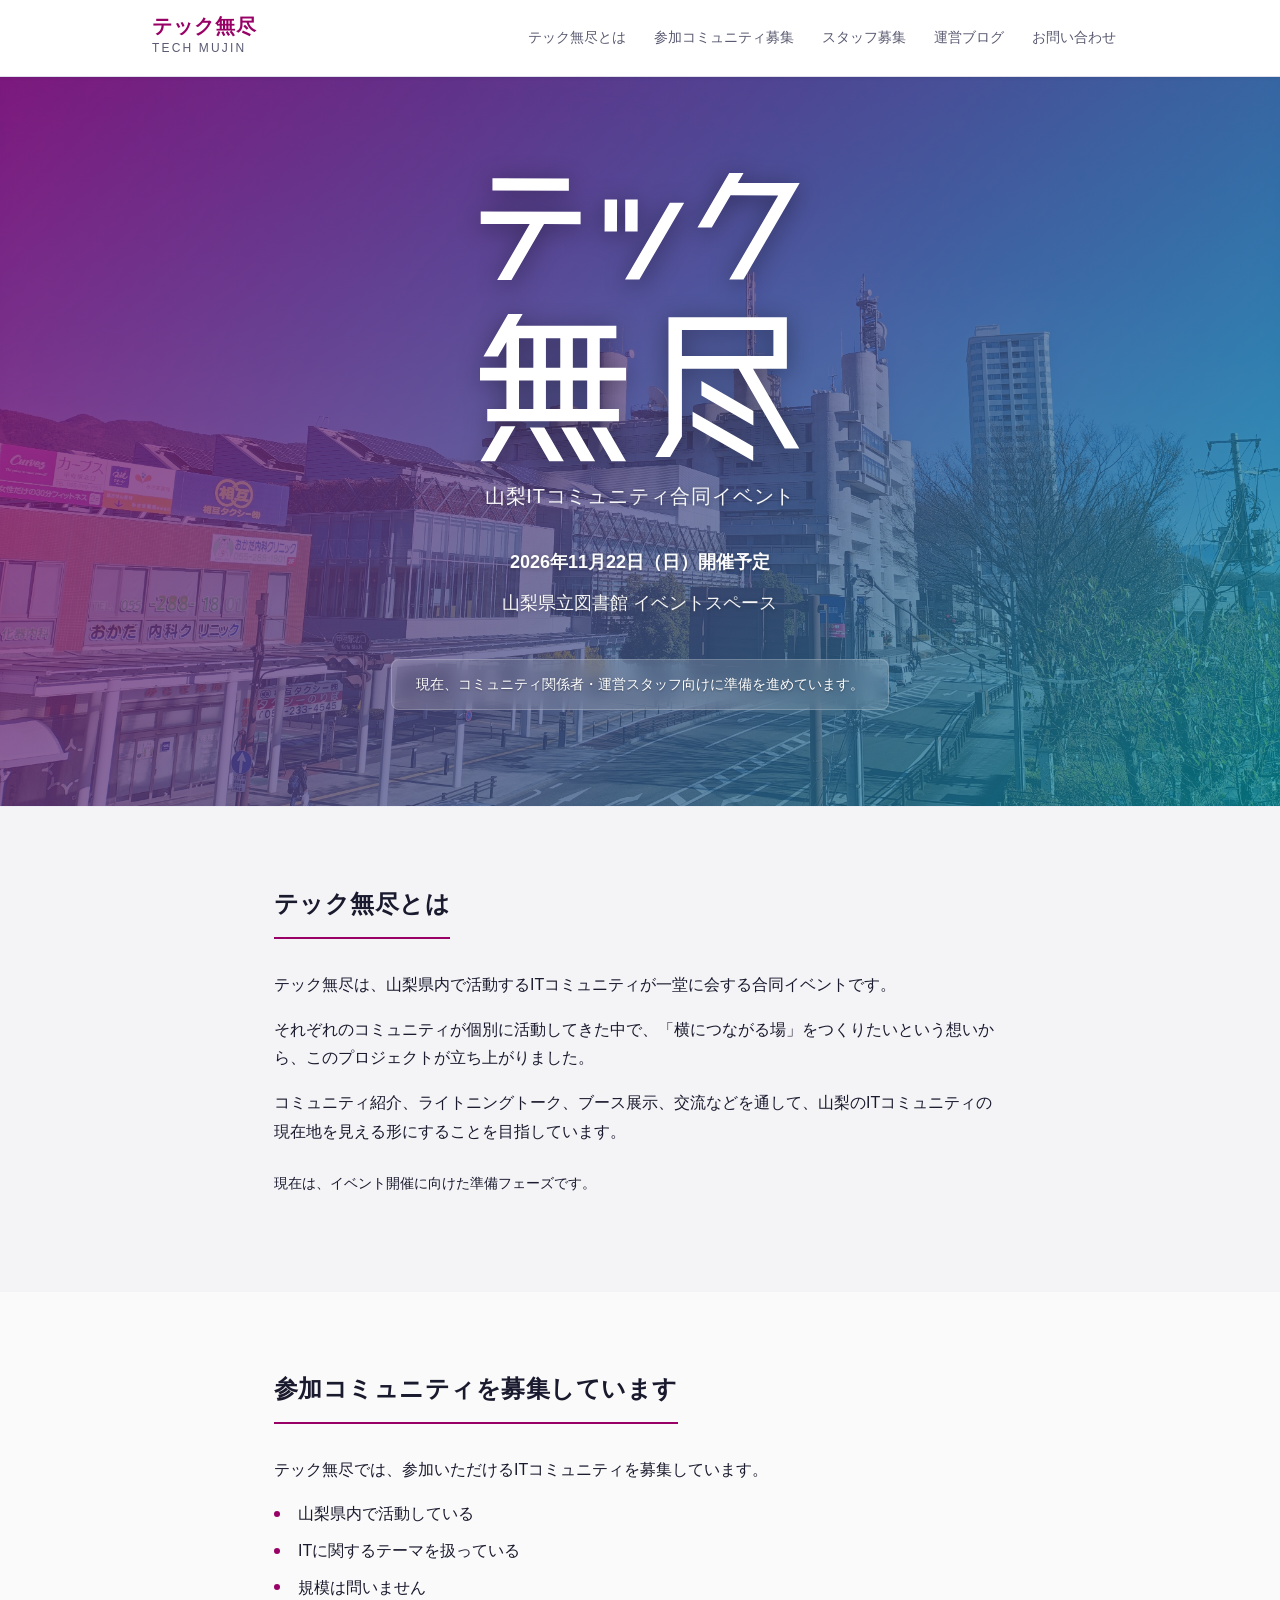
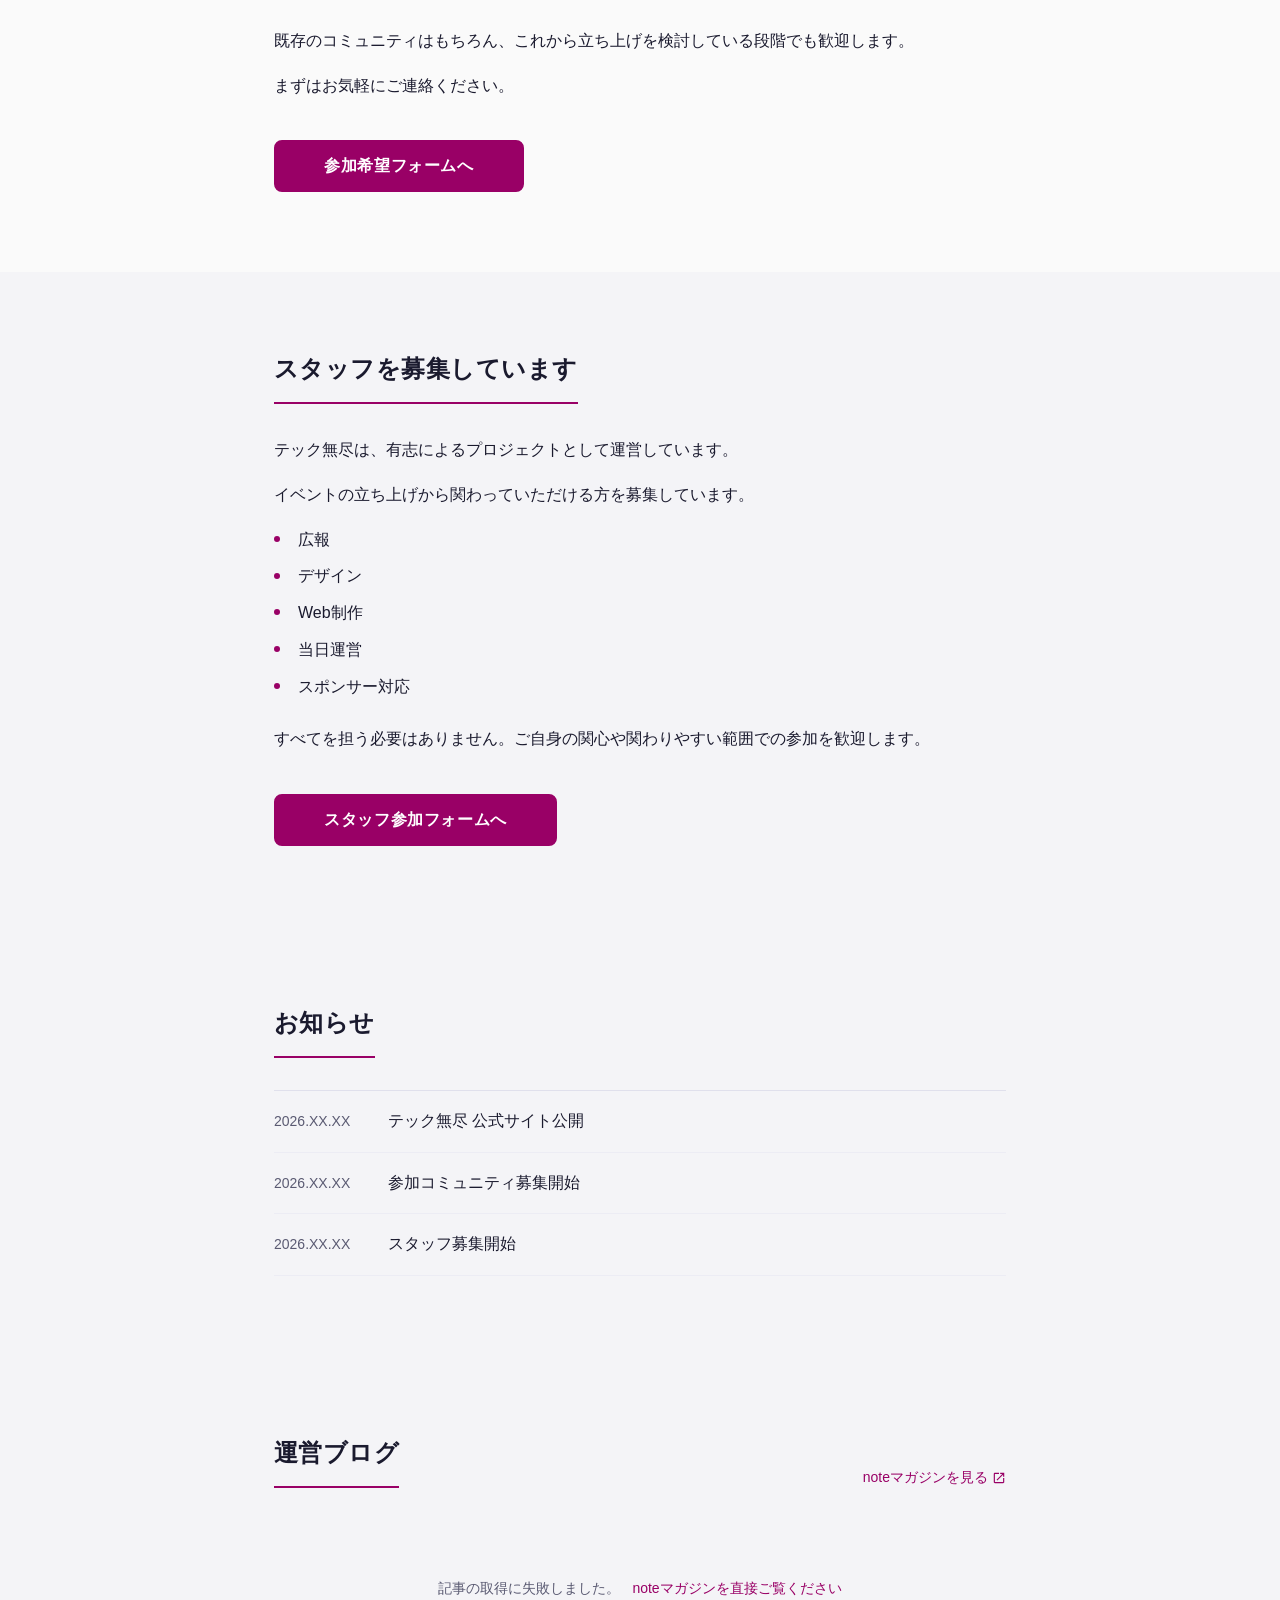
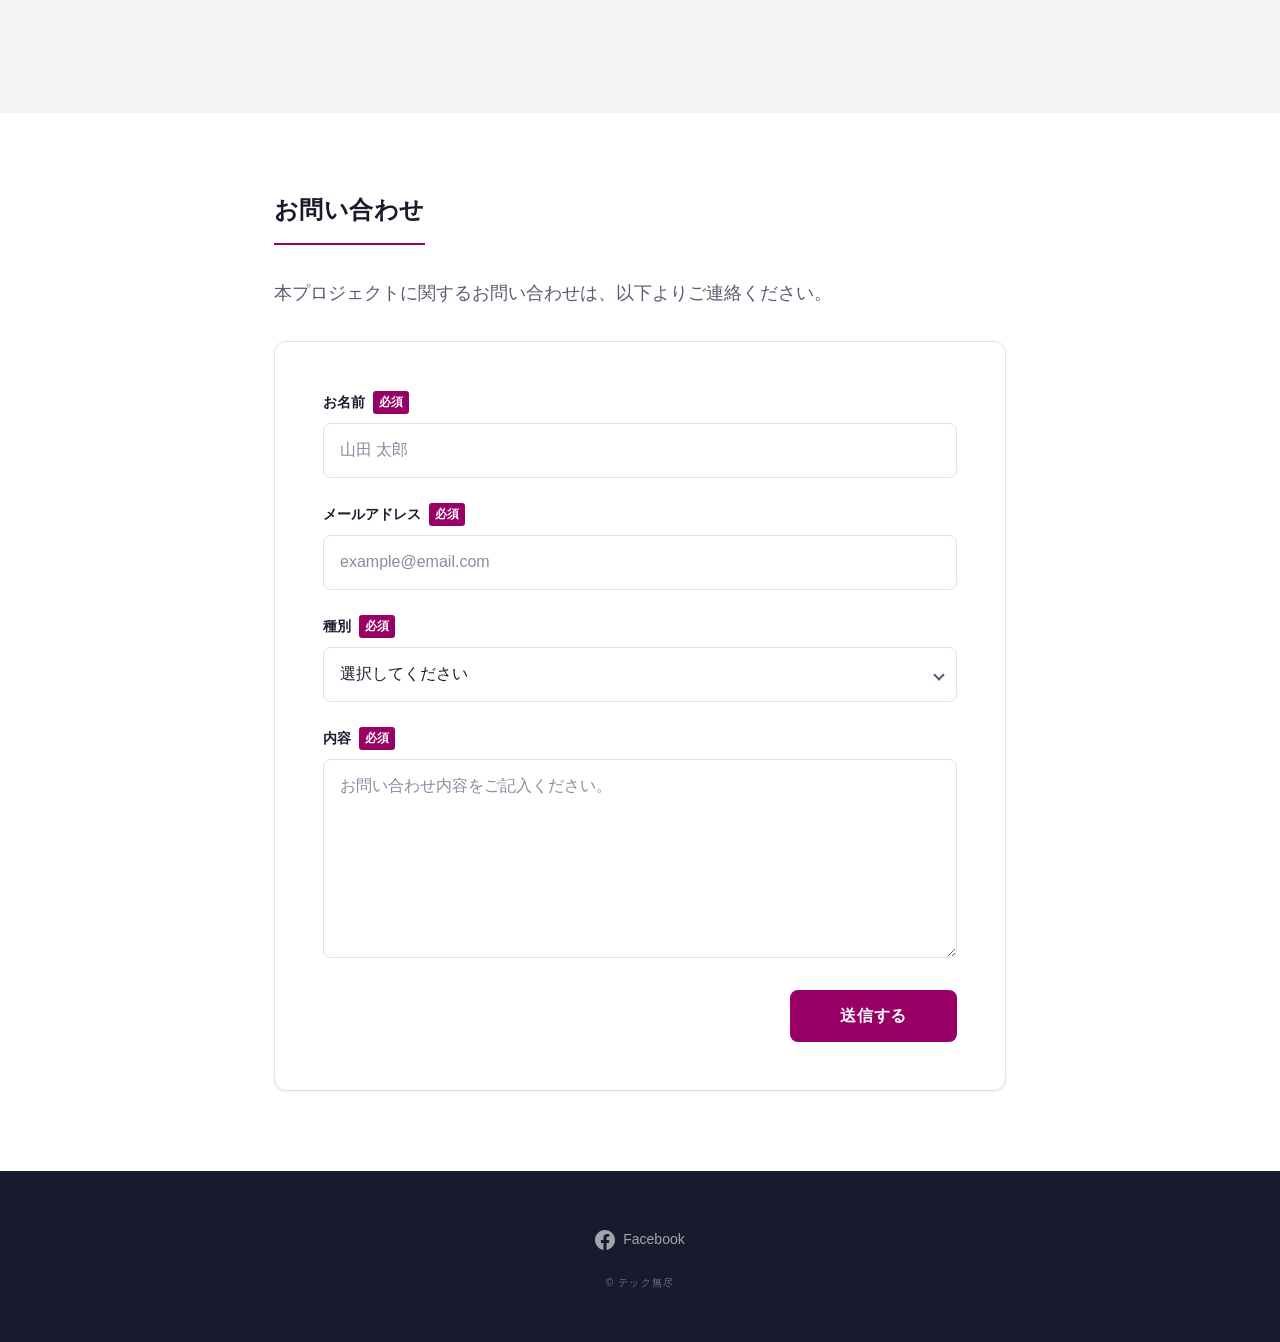
==== index.html @ 48919108 "Refines page metadata and branding" ====
<!DOCTYPE html>
<html lang="ja">
<head>
  <meta charset="UTF-8">
  <meta name="viewport" content="width=device-width, initial-scale=1.0">

  <!-- ページタイトル -->
  <title>テック無尽 | 山梨ITコミュニティ合同イベント</title>

  <!-- メタディスクリプション -->
  <meta name="description" content="テック無尽は山梨県内ITコミュニティによる合同イベントです。2026年11月22日（日）、山梨県立図書館で開催予定。">

  <!-- OGP 基本設定 -->
  <!-- TODO: og:image は公開フェーズ前に差し替えること -->
  <meta property="og:title" content="テック無尽 | 山梨ITコミュニティ合同イベント">
  <meta property="og:description" content="テック無尽は山梨県内ITコミュニティによる合同イベントです。2026年11月22日（日）、山梨県立図書館で開催予定。">
  <meta property="og:type" content="website">
  <meta property="og:site_name" content="テック無尽 | 山梨ITコミュニティ合同イベント">
  <!-- <meta property="og:image" content="https://techmujin.jp/ogp.png"> -->
  <!-- <meta property="og:url" content="https://techmujin.jp/"> -->

  <!-- canonical -->
  <link rel="canonical" href="https://techmujin.jp/">

  <!-- favicon -->
  <link rel="icon" href="/favicon.ico">
  <link rel="apple-touch-icon" href="/apple-touch-icon.png">

  <!-- スタイルシート -->
  <link rel="stylesheet" href="style.css">

  <!-- TODO: Google Analytics / Plausible などのトラッキングコードはここに挿入する -->
  <!-- 例: <script async src="https://www.googletagmanager.com/gtag/js?id=GA_MEASUREMENT_ID"></script> -->
</head>
<body>

  <!-- =============================================
       ヘッダー
       準備フェーズはシンプルなサイト名＋ナビのみ
       公開フェーズでロゴ画像・ビジュアル強化を検討
  ============================================= -->
  <header class="site-header" role="banner">
    <div class="header-inner container">
      <div class="site-branding">
        <a href="#top" class="site-logo-link" aria-label="テック無尽 トップへ">
          <div class="site-name">
            <span class="site-name-ja" aria-hidden="false">テック無尽</span>
            <span class="site-name-en" aria-hidden="true">TECH MUJIN</span>
          </div>
        </a>
      </div>

      <!-- ハンバーガーメニューボタン（スマホ用） -->
      <button class="nav-toggle" id="navToggle" aria-expanded="false" aria-controls="globalNav" aria-label="メニューを開く">
        <span class="nav-toggle-bar"></span>
        <span class="nav-toggle-bar"></span>
        <span class="nav-toggle-bar"></span>
      </button>

      <!-- グローバルナビゲーション -->
      <nav class="global-nav" id="globalNav" aria-label="ページ内ナビゲーション">
        <ul class="nav-list" role="list">
          <li><a href="#about" class="nav-link">テック無尽とは</a></li>
          <li><a href="#community" class="nav-link">参加コミュニティ募集</a></li>
          <li><a href="#staff" class="nav-link">スタッフ募集</a></li>
          <li><a href="#blog" class="nav-link">運営ブログ</a></li>
          <li><a href="#contact" class="nav-link">お問い合わせ</a></li>
        </ul>
      </nav>
    </div>
  </header>

  <main id="top">

    <!-- =============================================
         導入セクション
         2026年7月以降の公開フェーズでは
         キービジュアル・キャッチコピーを追加する想定
    ============================================= -->
    <section class="section-intro" aria-labelledby="intro-heading">
      <div class="container intro-inner">
        <h1 class="intro-title" id="intro-heading">
          <img src="images/logo.svg" alt="テック無尽" class="intro-logo">
        </h1>
        <p class="intro-subtitle">山梨ITコミュニティ合同イベント</p>
        <dl class="event-meta">
          <div class="event-meta-item">
            <dt class="visually-hidden">開催予定日</dt>
            <dd class="event-meta-date">2026年11月22日（日）開催予定</dd>
          </div>
          <div class="event-meta-item">
            <dt class="visually-hidden">開催予定場所</dt>
            <dd class="event-meta-venue">山梨県立図書館 イベントスペース</dd>
          </div>
        </dl>
        <p class="intro-note" role="note">
          現在、コミュニティ関係者・運営スタッフ向けに準備を進めています。
        </p>
      </div>
    </section>

    <!-- =============================================
         テック無尽とは
         公開フェーズで登壇者情報・タイムテーブルを追加予定
    ============================================= -->
    <section class="section-about" id="about" aria-labelledby="about-heading">
      <div class="container">
        <h2 class="section-heading" id="about-heading">テック無尽とは</h2>
        <div class="section-body prose">
          <p>テック無尽は、山梨県内で活動するITコミュニティが一堂に会する合同イベントです。</p>
          <p>
            それぞれのコミュニティが個別に活動してきた中で、「横につながる場」をつくりたいという想いから、このプロジェクトが立ち上がりました。
          </p>
          <p>
            コミュニティ紹介、ライトニングトーク、ブース展示、交流などを通して、山梨のITコミュニティの現在地を見える形にすることを目指しています。
          </p>
          <p class="note-text">現在は、イベント開催に向けた準備フェーズです。</p>
        </div>

        <!-- TODO: 公開フェーズで以下のセクションを追加する
             - タイムテーブルセクション
             - 参加方法セクション
             - 参加コミュニティ詳細ページへのリンク
        -->
      </div>
    </section>

    <!-- =============================================
         参加コミュニティ募集
         本番フォームへの接続は公開フェーズで対応予定
    ============================================= -->
    <section class="section-recruit section-community" id="community" aria-labelledby="community-heading">
      <div class="container">
        <h2 class="section-heading" id="community-heading">参加コミュニティを募集しています</h2>
        <div class="section-body prose">
          <p>テック無尽では、参加いただけるITコミュニティを募集しています。</p>
          <ul class="criteria-list" role="list">
            <li>山梨県内で活動している</li>
            <li>ITに関するテーマを扱っている</li>
            <li>規模は問いません</li>
          </ul>
          <p>既存のコミュニティはもちろん、これから立ち上げを検討している段階でも歓迎します。</p>
          <p>まずはお気軽にご連絡ください。</p>
        </div>
        <!-- TODO: #community-form を実際のフォームサービス URL に差し替える -->
        <a href="#contact" class="btn btn-primary">参加希望フォームへ</a>
      </div>
    </section>

    <!-- =============================================
         スタッフ募集
         本番フォームへの接続は公開フェーズで対応予定
    ============================================= -->
    <section class="section-recruit section-staff" id="staff" aria-labelledby="staff-heading">
      <div class="container">
        <h2 class="section-heading" id="staff-heading">スタッフを募集しています</h2>
        <div class="section-body prose">
          <p>テック無尽は、有志によるプロジェクトとして運営しています。</p>
          <p>イベントの立ち上げから関わっていただける方を募集しています。</p>
          <ul class="criteria-list" role="list">
            <li>広報</li>
            <li>デザイン</li>
            <li>Web制作</li>
            <li>当日運営</li>
            <li>スポンサー対応</li>
          </ul>
          <p>すべてを担う必要はありません。ご自身の関心や関わりやすい範囲での参加を歓迎します。</p>
        </div>
        <!-- TODO: #staff-form を実際のフォームサービス URL に差し替える -->
        <a href="#contact" class="btn btn-primary">スタッフ参加フォームへ</a>
      </div>
    </section>

    <!-- =============================================
         お知らせ
         TODO: 公開フェーズでお知らせをCMSまたはJSON管理へ移行する
               例: fetch('/data/news.json') で動的描画
    ============================================= -->
    <section class="section-news" id="news" aria-labelledby="news-heading">
      <div class="container">
        <h2 class="section-heading" id="news-heading">お知らせ</h2>
        <ul class="news-list" role="list">
          <li class="news-item">
            <time class="news-date" datetime="2026-01-01">2026.XX.XX</time>
            <span class="news-text">テック無尽 公式サイト公開</span>
          </li>
          <li class="news-item">
            <time class="news-date" datetime="2026-01-01">2026.XX.XX</time>
            <span class="news-text">参加コミュニティ募集開始</span>
          </li>
          <li class="news-item">
            <time class="news-date" datetime="2026-01-01">2026.XX.XX</time>
            <span class="news-text">スタッフ募集開始</span>
          </li>
        </ul>
      </div>
    </section>

    <!-- =============================================
         運営ブログ
         noteマガジンのRSSフィードから記事を取得して表示
    ============================================= -->
    <section class="section-blog" id="blog" aria-labelledby="blog-heading">
      <div class="container">
        <div class="section-header-with-link">
          <h2 class="section-heading" id="blog-heading">運営ブログ</h2>
          <a href="https://note.com/techmujin/m/m61bd7c72cd8c" class="blog-link" target="_blank" rel="noopener noreferrer">
            noteマガジンを見る
            <svg width="16" height="16" viewBox="0 0 24 24" fill="currentColor" aria-hidden="true">
              <path d="M19 19H5V5h7V3H5c-1.11 0-2 .9-2 2v14c0 1.1.89 2 2 2h14c1.11 0 2-.9 2-2v-7h-2v7zM14 3v2h3.59l-9.83 9.83 1.41 1.41L19 6.41V10h2V3h-7z"/>
            </svg>
          </a>
        </div>
        <div class="blog-content">
          <div id="blogLoading" class="blog-loading">
            <div class="loading-spinner"></div>
            記事を読み込み中...
          </div>
          <div id="blogError" class="blog-error" hidden>
            記事の取得に失敗しました。
            <a href="https://note.com/techmujin/m/m61bd7c72cd8c" target="_blank" rel="noopener noreferrer">
              noteマガジンを直接ご覧ください
            </a>
          </div>
          <ul id="blogList" class="blog-list" role="list" hidden>
            <!-- RSSから取得した記事がここに動的に挿入されます -->
          </ul>
        </div>
      </div>
    </section>

    <!-- =============================================
         お問い合わせフォーム
         現在はデモ（送信機能なし）
         TODO: 公開フェーズで実際のフォームサービスに接続する
               例: Google Forms, Formspree, formrun など
               送信処理は script.js の submitHandler を書き換える
    ============================================= -->
    <section class="section-contact" id="contact" aria-labelledby="contact-heading">
      <div class="container">
        <h2 class="section-heading" id="contact-heading">お問い合わせ</h2>
        <p class="section-lead">本プロジェクトに関するお問い合わせは、以下よりご連絡ください。</p>

        <form class="contact-form" id="contactForm" novalidate aria-label="お問い合わせフォーム">

          <!-- お名前 -->
          <div class="form-group">
            <label class="form-label" for="inputName">
              お名前 <span class="form-required" aria-label="必須">必須</span>
            </label>
            <input
              class="form-input"
              type="text"
              id="inputName"
              name="name"
              autocomplete="name"
              placeholder="山田 太郎"
              required
              aria-required="true"
            >
          </div>

          <!-- メールアドレス -->
          <div class="form-group">
            <label class="form-label" for="inputEmail">
              メールアドレス <span class="form-required" aria-label="必須">必須</span>
            </label>
            <input
              class="form-input"
              type="email"
              id="inputEmail"
              name="email"
              autocomplete="email"
              placeholder="example@email.com"
              required
              aria-required="true"
            >
          </div>

          <!-- 種別 -->
          <div class="form-group">
            <label class="form-label" for="inputCategory">
              種別 <span class="form-required" aria-label="必須">必須</span>
            </label>
            <div class="select-wrapper">
              <select
                class="form-select"
                id="inputCategory"
                name="category"
                required
                aria-required="true"
              >
                <option value="" disabled selected>選択してください</option>
                <option value="community">参加コミュニティについて</option>
                <option value="staff">スタッフ参加について</option>
                <option value="other">その他のお問い合わせ</option>
              </select>
            </div>
          </div>

          <!-- 内容 -->
          <div class="form-group">
            <label class="form-label" for="inputMessage">
              内容 <span class="form-required" aria-label="必須">必須</span>
            </label>
            <textarea
              class="form-textarea"
              id="inputMessage"
              name="message"
              rows="6"
              placeholder="お問い合わせ内容をご記入ください。"
              required
              aria-required="true"
            ></textarea>
          </div>

          <!-- 送信ボタン -->
          <div class="form-actions">
            <button class="btn btn-submit" type="submit">送信する</button>
          </div>

          <!-- 送信後メッセージ（script.js で表示制御） -->
          <div
            class="form-result"
            id="formResult"
            role="status"
            aria-live="polite"
            aria-atomic="true"
            hidden
          ></div>

        </form>
      </div>
    </section>

  </main>

  <!-- =============================================
       フッター
       公開フェーズでSNSリンク・プライバシーポリシーを追加予定
  ============================================= -->
  <footer class="site-footer" role="contentinfo">
    <div class="container footer-inner">
      <div class="footer-social">
        <a href="https://www.facebook.com/techmujin" class="social-link" target="_blank" rel="noopener noreferrer" aria-label="Facebook ページを開く">
          <svg width="24" height="24" viewBox="0 0 24 24" fill="currentColor" role="img" aria-hidden="true">
            <path d="M24 12.073c0-6.627-5.373-12-12-12s-12 5.373-12 12c0 5.99 4.388 10.954 10.125 11.854v-8.385H7.078v-3.47h3.047V9.43c0-3.007 1.792-4.669 4.533-4.669 1.312 0 2.686.235 2.686.235v2.953H15.83c-1.491 0-1.956.925-1.956 1.874v2.25h3.328l-.532 3.47h-2.796v8.385C19.612 23.027 24 18.062 24 12.073z"/>
          </svg>
          <span>Facebook</span>
        </a>
      </div>
      <p class="footer-copy">
        <small>&copy; テック無尽</small>
      </p>
    </div>
  </footer>

  <script src="script.js"></script>
</body>
</html>
---- style.css ----
/* =============================================
   TECH MUJIN — style.css
   準備フェーズ用スタイルシート
   公開フェーズで全体的なビジュアル強化を検討

   目次:
   1. CSS 変数
   2. リセット / ベーススタイル
   3. レイアウト共通
   4. タイポグラフィ
   5. ヘッダー
   6. 導入セクション
   7. テック無尽とはセクション
   8. 募集セクション（コミュニティ・スタッフ）
   9. お知らせセクション
   10. お問い合わせセクション
   11. フッター
   12. ユーティリティ
   13. レスポンシブ
============================================= */


/* =============================================
   1. CSS 変数
============================================= */
:root {
  /* カラー */
  --color-primary:        #990066;   /* メインアクセント（マゼンタ寄りの深紅） */
  --color-primary-dark:   #770050;   /* ホバー時などの暗色 */
  --color-primary-light:  #f9f0f5;   /* 薄い背景用 */
  --color-accent:         #0097a7;   /* 補助アクセント（ティール） */
  --color-text:           #1a1a2e;   /* 本文テキスト */
  --color-text-muted:     #5a5a72;   /* 補足テキスト */
  --color-text-light:     #8a8aa0;   /* 注記・キャプション */
  --color-bg:             #fafafa;   /* ベース背景 */
  --color-bg-section:     #f4f4f7;   /* 交互セクション背景 */
  --color-bg-white:       #ffffff;
  --color-border:         #e0e0ec;   /* ボーダー */
  --color-border-light:   #ececf4;
  --color-focus:          #990066;   /* フォーカスリング */

  /* タイポグラフィ */
  --font-body: "Hiragino Kaku Gothic ProN", "Hiragino Sans", "Noto Sans JP",
               "Yu Gothic", "游ゴシック", Meiryo, sans-serif;
  --font-heading: -apple-system, BlinkMacSystemFont, "Segoe UI", "Roboto",
                  "Hiragino Kaku Gothic ProN", "Hiragino Sans", "Noto Sans JP",
                  "Yu Gothic", "遊ゴシック", "Meiryo", sans-serif;

  --font-size-base:   1rem;      /* 16px */
  --font-size-sm:     0.875rem;  /* 14px */
  --font-size-xs:     0.75rem;   /* 12px */
  --font-size-lg:     1.125rem;  /* 18px */
  --font-size-xl:     1.25rem;   /* 20px */
  --font-size-2xl:    1.5rem;    /* 24px */
  --font-size-3xl:    2rem;      /* 32px */
  --font-size-4xl:    2.5rem;    /* 40px */

  --line-height-base:    1.8;
  --line-height-heading: 1.4;
  --line-height-tight:   1.2;

  /* スペーシング */
  --space-1:   4px;
  --space-2:   8px;
  --space-3:  12px;
  --space-4:  16px;
  --space-5:  24px;
  --space-6:  32px;
  --space-7:  48px;
  --space-8:  64px;
  --space-9:  80px;
  --space-10: 96px;

  /* レイアウト */
  --container-max:   780px;  /* 読みやすい横幅 */
  --container-wide:  1040px;
  --container-pad-x: var(--space-5);

  /* ボーダー・シャドウ */
  --radius-sm:  4px;
  --radius-md:  8px;
  --radius-lg:  12px;
  --shadow-sm:  0 1px 3px rgba(0, 0, 0, 0.08);
  --shadow-md:  0 4px 16px rgba(0, 0, 0, 0.08);
  --shadow-focus: 0 0 0 3px rgba(153, 0, 102, 0.25);

  /* トランジション */
  --transition-base: 0.2s ease;
}


/* =============================================
   2. リセット / ベーススタイル
============================================= */
*, *::before, *::after {
  box-sizing: border-box;
}

html {
  scroll-behavior: smooth;
  font-size: 16px;
  -webkit-text-size-adjust: 100%;
}

body {
  margin: 0;
  padding: 0;
  font-family: var(--font-body);
  font-size: var(--font-size-base);
  line-height: var(--line-height-base);
  color: var(--color-text);
  background-color: var(--color-bg);
  -webkit-font-smoothing: antialiased;
  -moz-osx-font-smoothing: grayscale;
}

img, svg {
  display: block;
  max-width: 100%;
}

a {
  color: var(--color-primary);
  text-decoration: none;
  transition: color var(--transition-base);
}
a:hover {
  color: var(--color-primary-dark);
  text-decoration: underline;
}
a:focus-visible {
  outline: 2px solid var(--color-focus);
  outline-offset: 3px;
  border-radius: var(--radius-sm);
}

ul, ol {
  margin: 0;
  padding: 0;
  list-style: none;
}

p {
  margin: 0 0 var(--space-4);
}
p:last-child {
  margin-bottom: 0;
}

h1, h2, h3, h4, h5, h6 {
  margin: 0 0 var(--space-5);
  font-family: var(--font-heading);
  line-height: var(--line-height-heading);
  font-weight: 700;
  color: var(--color-text);
  letter-spacing: 0.01em;
}

/* =============================================
   3. レイアウト共通
============================================= */
.container {
  max-width: var(--container-max);
  margin-inline: auto;
  padding-inline: var(--container-pad-x);
}

/* 各セクション共通 */
section {
  padding-block: var(--space-9);
}
section:nth-child(even) {
  background-color: var(--color-bg-section);
}

/* =============================================
   4. タイポグラフィ
============================================= */
.section-heading {
  font-size: var(--font-size-2xl);
  font-weight: 700;
  color: var(--color-text);
  margin-bottom: var(--space-6);
  padding-bottom: var(--space-4);
  border-bottom: 2px solid var(--color-primary);
  display: inline-block;
  letter-spacing: 0.02em;
}

.section-lead {
  font-size: var(--font-size-lg);
  color: var(--color-text-muted);
  margin-bottom: var(--space-6);
  line-height: var(--line-height-base);
}

/* プロース（読み文） */
.prose p {
  margin-bottom: var(--space-4);
  color: var(--color-text);
}

.note-text {
  font-size: var(--font-size-sm);
  color: var(--color-text-muted);
  margin-top: var(--space-5);
}

/* 箇条書き */
.criteria-list {
  list-style: none;
  padding: 0;
  margin: var(--space-4) 0 var(--space-5);
}
.criteria-list li {
  position: relative;
  padding-left: var(--space-5);
  margin-bottom: var(--space-2);
  color: var(--color-text);
  line-height: var(--line-height-base);
}
.criteria-list li::before {
  content: "";
  position: absolute;
  left: 0;
  top: 0.65em;
  width: 6px;
  height: 6px;
  border-radius: 50%;
  background-color: var(--color-primary);
}


/* =============================================
   5. ヘッダー
============================================= */
.site-header {
  position: sticky;
  top: 0;
  z-index: 100;
  background-color: var(--color-bg-white);
  border-bottom: 1px solid var(--color-border);
  box-shadow: var(--shadow-sm);
}

.header-inner {
  max-width: var(--container-wide);
  display: flex;
  align-items: center;
  justify-content: space-between;
  gap: var(--space-4);
  padding-block: var(--space-4);
}

/* サイトロゴ */
.site-logo-link {
  display: flex;
  align-items: center;
  text-decoration: none;
  color: var(--color-text);
}
.site-logo-link:hover {
  text-decoration: none;
  opacity: 0.8;
}
.site-logo-link:focus-visible {
  outline: 2px solid var(--color-focus);
  outline-offset: 3px;
  border-radius: var(--radius-sm);
}

.site-name {
  display: flex;
  flex-direction: column;
  gap: 2px;
}

.site-name-ja {
  display: block;
  font-family: var(--font-heading);
  font-size: var(--font-size-xl);
  font-weight: 700;
  line-height: 1;
  letter-spacing: 0.05em;
  color: var(--color-primary);
}
.site-name-en {
  display: block;
  font-size: var(--font-size-xs);
  letter-spacing: 0.18em;
  color: var(--color-text-muted);
  text-transform: uppercase;
  font-weight: 500;
}

/* ナビゲーション */
.global-nav {
  margin-left: auto;
}
.nav-list {
  display: flex;
  align-items: center;
  gap: var(--space-1);
}
.nav-link {
  display: block;
  padding: var(--space-2) var(--space-3);
  font-size: var(--font-size-sm);
  color: var(--color-text-muted);
  border-radius: var(--radius-sm);
  transition: color var(--transition-base), background-color var(--transition-base);
  white-space: nowrap;
}
.nav-link:hover {
  color: var(--color-primary);
  background-color: var(--color-primary-light);
  text-decoration: none;
}
.nav-link:focus-visible {
  outline: 2px solid var(--color-focus);
  outline-offset: 2px;
  color: var(--color-primary);
}

/* ハンバーガーボタン（デフォルト非表示） */
.nav-toggle {
  display: none;
  flex-direction: column;
  justify-content: center;
  align-items: center;
  gap: 5px;
  width: 40px;
  height: 40px;
  background: none;
  border: 1px solid var(--color-border);
  border-radius: var(--radius-sm);
  cursor: pointer;
  padding: var(--space-2);
  transition: background-color var(--transition-base);
}
.nav-toggle:hover {
  background-color: var(--color-primary-light);
}
.nav-toggle:focus-visible {
  outline: 2px solid var(--color-focus);
  outline-offset: 2px;
}
.nav-toggle-bar {
  display: block;
  width: 20px;
  height: 2px;
  background-color: var(--color-text);
  border-radius: 2px;
  transition: transform var(--transition-base), opacity var(--transition-base);
}
/* メニュー開閉アニメーション */
.nav-toggle[aria-expanded="true"] .nav-toggle-bar:nth-child(1) {
  transform: translateY(7px) rotate(45deg);
}
.nav-toggle[aria-expanded="true"] .nav-toggle-bar:nth-child(2) {
  opacity: 0;
}
.nav-toggle[aria-expanded="true"] .nav-toggle-bar:nth-child(3) {
  transform: translateY(-7px) rotate(-45deg);
}


/* =============================================
   6. 導入セクション
============================================= */
.section-intro {
  background-image: url('images/bg.jpg');
  background-size: cover;
  background-position: center center;
  background-repeat: no-repeat;
  position: relative;
  padding-block: var(--space-10);
  border-bottom: 1px solid var(--color-border-light);
  min-height: 60vh;
  display: flex;
  align-items: center;
  color: white;
}

/* 背景オーバーレイ */
.section-intro::before {
  content: '';
  position: absolute;
  top: 0;
  left: 0;
  right: 0;
  bottom: 0;
  background: linear-gradient(
    135deg,
    rgba(153, 0, 102, 0.8) 0%,
    rgba(0, 151, 167, 0.7) 100%
  );
  z-index: 1;
}

.intro-inner {
  position: relative;
  z-index: 2;
  text-align: center;
}

/* 準備中バッジ */
.phase-badge {
  display: inline-block;
  font-size: var(--font-size-xs);
  font-weight: 600;
  letter-spacing: 0.12em;
  color: white;
  background: rgba(255, 255, 255, 0.2);
  backdrop-filter: blur(8px);
  border: 1px solid rgba(255, 255, 255, 0.3);
  border-radius: 100px;
  padding: var(--space-1) var(--space-4);
  margin-bottom: var(--space-5);
  text-transform: uppercase;
}

/* h1 タイトル */
.intro-title {
  margin-bottom: var(--space-4);
  border: none;
  display: flex;
  justify-content: center;
  align-items: center;
}

.intro-logo {
  width: 280px;
  height: auto;
  max-width: 90vw;
  filter: drop-shadow(0 4px 12px rgba(0, 0, 0, 0.4));
  transition: transform 0.3s ease;
}

.intro-logo:hover {
  transform: scale(1.02);
}

/* サブタイトル */
.intro-subtitle {
  font-size: var(--font-size-lg);
  color: rgba(255, 255, 255, 0.95);
  margin-bottom: var(--space-6);
  letter-spacing: 0.04em;
  text-shadow: 0 1px 4px rgba(0, 0, 0, 0.3);
}

/* イベント情報 */
.event-meta {
  display: flex;
  flex-direction: column;
  align-items: center;
  gap: var(--space-2);
  margin-bottom: var(--space-6);
}
.event-meta-item {
  text-align: center;
}
.event-meta-date,
.event-meta-venue {
  font-size: var(--font-size-lg);
  color: rgba(255, 255, 255, 0.95);
  font-weight: 500;
  text-shadow: 0 1px 4px rgba(0, 0, 0, 0.3);
  margin: 0; /* ブラウザのデフォルトマージンをリセット */
}
.event-meta-date {
  color: rgba(255, 255, 255, 0.98);
  font-weight: 600;
}

/* 注記 */
.intro-note {
  display: inline-block;
  font-size: var(--font-size-sm);
  color: white;
  background: rgba(255, 255, 255, 0.15);
  backdrop-filter: blur(8px);
  padding: var(--space-3) var(--space-5);
  border-radius: var(--radius-md);
  border: 1px solid rgba(255, 255, 255, 0.2);
  text-align: left;
  margin-top: var(--space-2);
  text-shadow: 0 1px 2px rgba(0, 0, 0, 0.3);
}


/* =============================================
   7. テック無尽とはセクション
============================================= */
.section-about {
  background-color: var(--color-bg-white);
}


/* =============================================
   8. 募集セクション
============================================= */
.section-recruit {
  /* 背景は交互ルールで自動適用 */
}

/* ボタン */
.btn {
  display: inline-flex;
  align-items: center;
  justify-content: center;
  padding: var(--space-3) var(--space-7);
  font-size: var(--font-size-base);
  font-family: var(--font-body);
  font-weight: 600;
  border-radius: var(--radius-md);
  cursor: pointer;
  transition:
    background-color var(--transition-base),
    color var(--transition-base),
    border-color var(--transition-base),
    box-shadow var(--transition-base);
  text-decoration: none;
  border: 2px solid transparent;
  line-height: 1.5;
  margin-top: var(--space-5);
  letter-spacing: 0.04em;
}
.btn:focus-visible {
  outline: none;
  box-shadow: var(--shadow-focus);
}

.btn-primary {
  background-color: var(--color-primary);
  color: #ffffff;
  border-color: var(--color-primary);
}
.btn-primary:hover {
  background-color: var(--color-primary-dark);
  border-color: var(--color-primary-dark);
  color: #ffffff;
  text-decoration: none;
}
.btn-primary:active {
  background-color: #550040;
  border-color: #550040;
}

.btn-submit {
  background-color: var(--color-primary);
  color: #ffffff;
  border-color: var(--color-primary);
  min-width: 160px;
}
.btn-submit:hover {
  background-color: var(--color-primary-dark);
  border-color: var(--color-primary-dark);
  color: #ffffff;
}
.btn-submit:active {
  background-color: #550040;
}


/* =============================================
   9. お知らせセクション
============================================= */
.section-news {
  background-color: var(--color-bg-section);
}

.news-list {
  border-top: 1px solid var(--color-border);
}
.news-item {
  display: flex;
  align-items: baseline;
  gap: var(--space-5);
  padding: var(--space-4) 0;
  border-bottom: 1px solid var(--color-border-light);
}
.news-date {
  font-size: var(--font-size-sm);
  color: var(--color-text-muted);
  font-weight: 500;
  white-space: nowrap;
  min-width: 90px;
  flex-shrink: 0;
  font-variant-numeric: tabular-nums;
}
.news-text {
  font-size: var(--font-size-base);
  color: var(--color-text);
}

/* 運営ブログセクション */
.section-blog {
  background-color: var(--color-bg-white);
}

.section-header-with-link {
  display: flex;
  align-items: center;
  justify-content: space-between;
  flex-wrap: wrap;
  gap: var(--space-3);
  margin-bottom: var(--space-5);
}

.blog-link {
  display: inline-flex;
  align-items: center;
  gap: var(--space-1);
  color: var(--color-primary);
  text-decoration: none;
  font-size: var(--font-size-sm);
  font-weight: 500;
  transition: color 0.3s ease;
}

.blog-link:hover {
  color: var(--color-primary-hover);
  text-decoration: underline;
}

.blog-link svg {
  width: 14px;
  height: 14px;
  flex-shrink: 0;
}

.blog-loading,
.blog-error {
  display: flex;
  align-items: center;
  justify-content: center;
  gap: var(--space-3);
  padding: var(--space-6);
  color: var(--color-text-muted);
  font-size: var(--font-size-sm);
}

.loading-spinner {
  width: 16px;
  height: 16px;
  border: 2px solid var(--color-border);
  border-top: 2px solid var(--color-primary);
  border-radius: 50%;
  animation: spin 1s linear infinite;
}

@keyframes spin {
  0% { transform: rotate(0deg); }
  100% { transform: rotate(360deg); }
}

.blog-error a {
  color: var(--color-primary);
  text-decoration: none;
}

.blog-error a:hover {
  text-decoration: underline;
}

.blog-list {
  border-top: 1px solid var(--color-border);
}

.blog-notice {
  padding: var(--space-3) 0;
  border-bottom: 1px solid var(--color-border-light);
  background-color: var(--color-bg-section);
  margin: 0 calc(-1 * var(--space-4));
  padding-left: var(--space-4);
  padding-right: var(--space-4);
}

.blog-notice-text {
  margin: 0;
  text-align: center;
}

.blog-notice-text a {
  color: var(--color-primary);
  text-decoration: none;
}

.blog-notice-text a:hover {
  text-decoration: underline;
}

.blog-item {
  padding: var(--space-5) 0;
  border-bottom: 1px solid var(--color-border-light);
}

.blog-item-link {
  display: inline;
  text-decoration: none;
  color: var(--color-text);
  transition: color 0.2s ease;
  font-size: var(--font-size-lg);
  font-weight: 600;
  line-height: var(--line-height-tight);
}

.blog-item-link:hover {
  color: var(--color-primary);
  text-decoration: underline;
}

.blog-item-title {
  font-size: var(--font-size-lg);
  font-weight: 600;
  color: var(--color-text);
  line-height: var(--line-height-tight);
  margin-bottom: var(--space-2);
}

.blog-item-meta {
  display: flex;
  align-items: center;
  gap: var(--space-2);
  font-size: var(--font-size-xs);
  color: var(--color-text-muted);
  margin-bottom: var(--space-3);
}

.blog-item-date {
  font-variant-numeric: tabular-nums;
}

.blog-item-excerpt {
  font-size: var(--font-size-sm);
  color: var(--color-text-secondary);
  line-height: var(--line-height-base);
}

.blog-item-excerpt a {
  color: var(--color-primary);
  text-decoration: none;
  font-weight: 500;
}

.blog-item-excerpt a:hover {
  color: var(--color-primary-hover);
  text-decoration: underline;
}


/* =============================================
   10. お問い合わせセクション
============================================= */
.section-contact {
  background-color: var(--color-bg-white);
}

.contact-form {
  margin-top: var(--space-6);
  background-color: var(--color-bg-white);
  border: 1px solid var(--color-border);
  border-radius: var(--radius-lg);
  padding: var(--space-7);
  box-shadow: var(--shadow-sm);
}

.form-group {
  margin-bottom: var(--space-5);
}

.form-label {
  display: flex;
  align-items: center;
  gap: var(--space-2);
  font-size: var(--font-size-sm);
  font-weight: 600;
  color: var(--color-text);
  margin-bottom: var(--space-2);
}

.form-required {
  display: inline-block;
  font-size: var(--font-size-xs);
  font-weight: 600;
  color: #ffffff;
  background-color: var(--color-primary);
  padding: 1px 6px;
  border-radius: 3px;
  vertical-align: middle;
}

.form-input,
.form-select,
.form-textarea {
  display: block;
  width: 100%;
  padding: var(--space-3) var(--space-4);
  font-family: var(--font-body);
  font-size: var(--font-size-base);
  color: var(--color-text);
  background-color: var(--color-bg-white);
  border: 1px solid var(--color-border);
  border-radius: var(--radius-md);
  transition:
    border-color var(--transition-base),
    box-shadow var(--transition-base);
  appearance: none;
  -webkit-appearance: none;
  line-height: var(--line-height-base);
}

.form-input::placeholder,
.form-textarea::placeholder {
  color: var(--color-text-light);
}

.form-input:hover,
.form-select:hover,
.form-textarea:hover {
  border-color: var(--color-text-muted);
}

.form-input:focus,
.form-select:focus,
.form-textarea:focus {
  outline: none;
  border-color: var(--color-primary);
  box-shadow: var(--shadow-focus);
}

.form-textarea {
  resize: vertical;
  min-height: 140px;
}

/* セレクトボックス */
.select-wrapper {
  position: relative;
}
.select-wrapper::after {
  content: "";
  position: absolute;
  right: 14px;
  top: 50%;
  transform: translateY(-50%) rotate(45deg);
  width: 8px;
  height: 8px;
  border-right: 2px solid var(--color-text-muted);
  border-bottom: 2px solid var(--color-text-muted);
  pointer-events: none;
}
.form-select {
  padding-right: var(--space-8);
  cursor: pointer;
}

/* フォームアクション */
.form-actions {
  margin-top: var(--space-6);
  display: flex;
  justify-content: flex-end;
}
.btn-submit {
  margin-top: 0;
}

/* フォーム送信結果メッセージ */
.form-result {
  margin-top: var(--space-5);
  padding: var(--space-4) var(--space-5);
  border-radius: var(--radius-md);
  font-size: var(--font-size-sm);
  line-height: var(--line-height-base);
}
.form-result[hidden] {
  display: none;
}
.form-result.is-info {
  background-color: #e8f4f8;
  border: 1px solid var(--color-accent);
  color: #006070;
}


/* =============================================
   11. フッター
============================================= */
.site-footer {
  background-color: var(--color-text);
  color: rgba(255, 255, 255, 0.7);
  padding-block: var(--space-7);
  text-align: center;
  margin-top: 0;
}
.footer-inner {
  display: flex;
  flex-direction: column;
  align-items: center;
  gap: var(--space-3);
}
.footer-social {
  display: flex;
  gap: var(--space-3);
}
.social-link {
  display: inline-flex;
  align-items: center;
  gap: var(--space-2);
  color: rgba(255, 255, 255, 0.6);
  text-decoration: none;
  font-size: var(--font-size-sm);
  transition: color 0.3s ease;
  padding: var(--space-2);
  border-radius: var(--border-radius-sm);
}
.social-link:hover {
  color: rgba(255, 255, 255, 0.9);
  background-color: rgba(255, 255, 255, 0.1);
}
.social-link svg {
  width: 20px;
  height: 20px;
  flex-shrink: 0;
}
.footer-copy {
  margin: 0;
  font-size: var(--font-size-xs);
  letter-spacing: 0.1em;
  color: rgba(255, 255, 255, 0.4);
}


/* =============================================
   12. ユーティリティ
============================================= */
/* スクリーンリーダー専用テキスト */
.visually-hidden {
  position: absolute;
  width: 1px;
  height: 1px;
  padding: 0;
  margin: -1px;
  overflow: hidden;
  clip: rect(0, 0, 0, 0);
  white-space: nowrap;
  border: 0;
}


/* =============================================
   13. レスポンシブ
============================================= */

/* タブレット以下（768px 未満） */
@media (max-width: 767px) {
  :root {
    --font-size-4xl: 2rem;
    --font-size-3xl: 1.625rem;
    --font-size-2xl: 1.25rem;
    --space-9: 56px;
    --space-10: 64px;
  }

  /* ナビゲーション：折りたたみ式に */
  .nav-toggle {
    display: flex;
  }
  .global-nav {
    position: absolute;
    top: 100%;
    left: 0;
    right: 0;
    background-color: var(--color-bg-white);
    border-bottom: 1px solid var(--color-border);
    box-shadow: var(--shadow-md);
    overflow: hidden;
    max-height: 0;
    transition: max-height 0.3s ease;
  }
  .global-nav.is-open {
    max-height: 300px;
  }
  .nav-list {
    flex-direction: column;
    align-items: stretch;
    gap: 0;
    padding: var(--space-3) var(--space-4);
  }
  .nav-link {
    padding: var(--space-3) var(--space-4);
    border-radius: var(--radius-sm);
    font-size: var(--font-size-base);
  }

  /* ヘッダーは relative に変更（絶対配置のナビの基点） */
  .site-header {
    position: sticky;
  }
  .header-inner {
    position: relative;
    flex-wrap: wrap;
  }

  /* ロゴサイズ調整 */
  /* ヘッダーのロゴは削除済み */

  /* 導入部 */
  .section-intro {
    min-height: 50vh;
    background-position: center top;
  }
  .intro-logo {
    width: 220px;
    max-width: 85vw;
  }

  /* フォーム */
  .contact-form {
    padding: var(--space-5);
  }
  .form-actions {
    justify-content: stretch;
  }
  .btn-submit {
    width: 100%;
  }

  /* お知らせ */
  .news-item {
    flex-direction: column;
    gap: var(--space-1);
  }

  /* ボタン */
  .btn-primary {
    width: 100%;
    text-align: center;
    justify-content: center;
  }
}

/* スマホ（480px 未満） */
@media (max-width: 479px) {
  /* ヘッダーのロゴは削除済み */

  /* 導入部をコンパクトに */
  .section-intro {
    min-height: 40vh;
    padding-block: var(--space-8);
  }

  .intro-logo {
    width: 180px;
    max-width: 80vw;
  }

  .intro-subtitle {
    font-size: var(--font-size-base);
  }

  .event-meta-date,
  .event-meta-venue {
    font-size: var(--font-size-base);
  }

  .intro-note {
    padding: var(--space-2) var(--space-4);
    font-size: var(--font-size-xs);
  }
  :root {
    --container-pad-x: var(--space-4);
  }
  .section-intro {
    padding-block: var(--space-8);
  }
  .event-meta {
    gap: var(--space-3);
  }
}

/* 大画面（1040px 以上） */
@media (min-width: 1040px) {
  .header-inner {
    max-width: var(--container-wide);
    padding-inline: var(--space-6);
  }

  /* 導入部をより大きく */
  .section-intro {
    min-height: 70vh;
  }

  .intro-logo {
    width: 320px;
  }

  .intro-subtitle {
    font-size: var(--font-size-xl);
  }
}
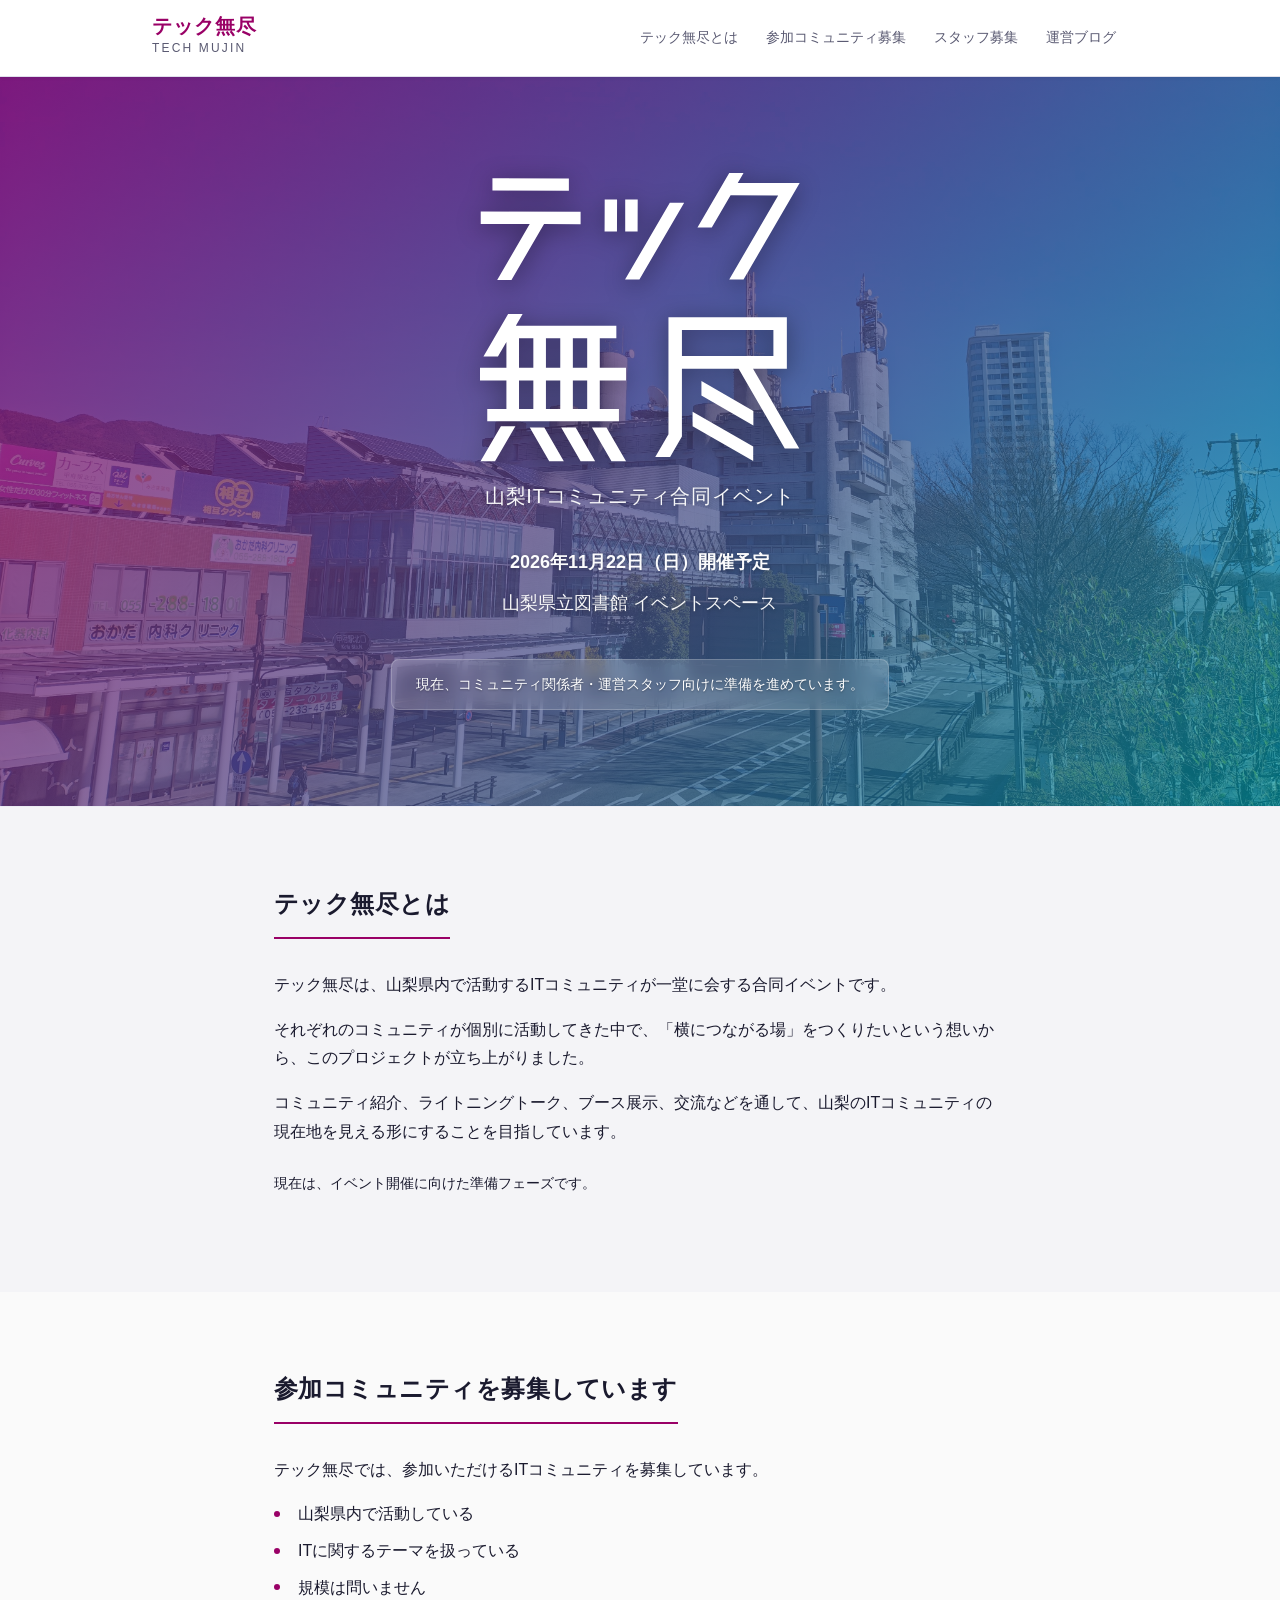
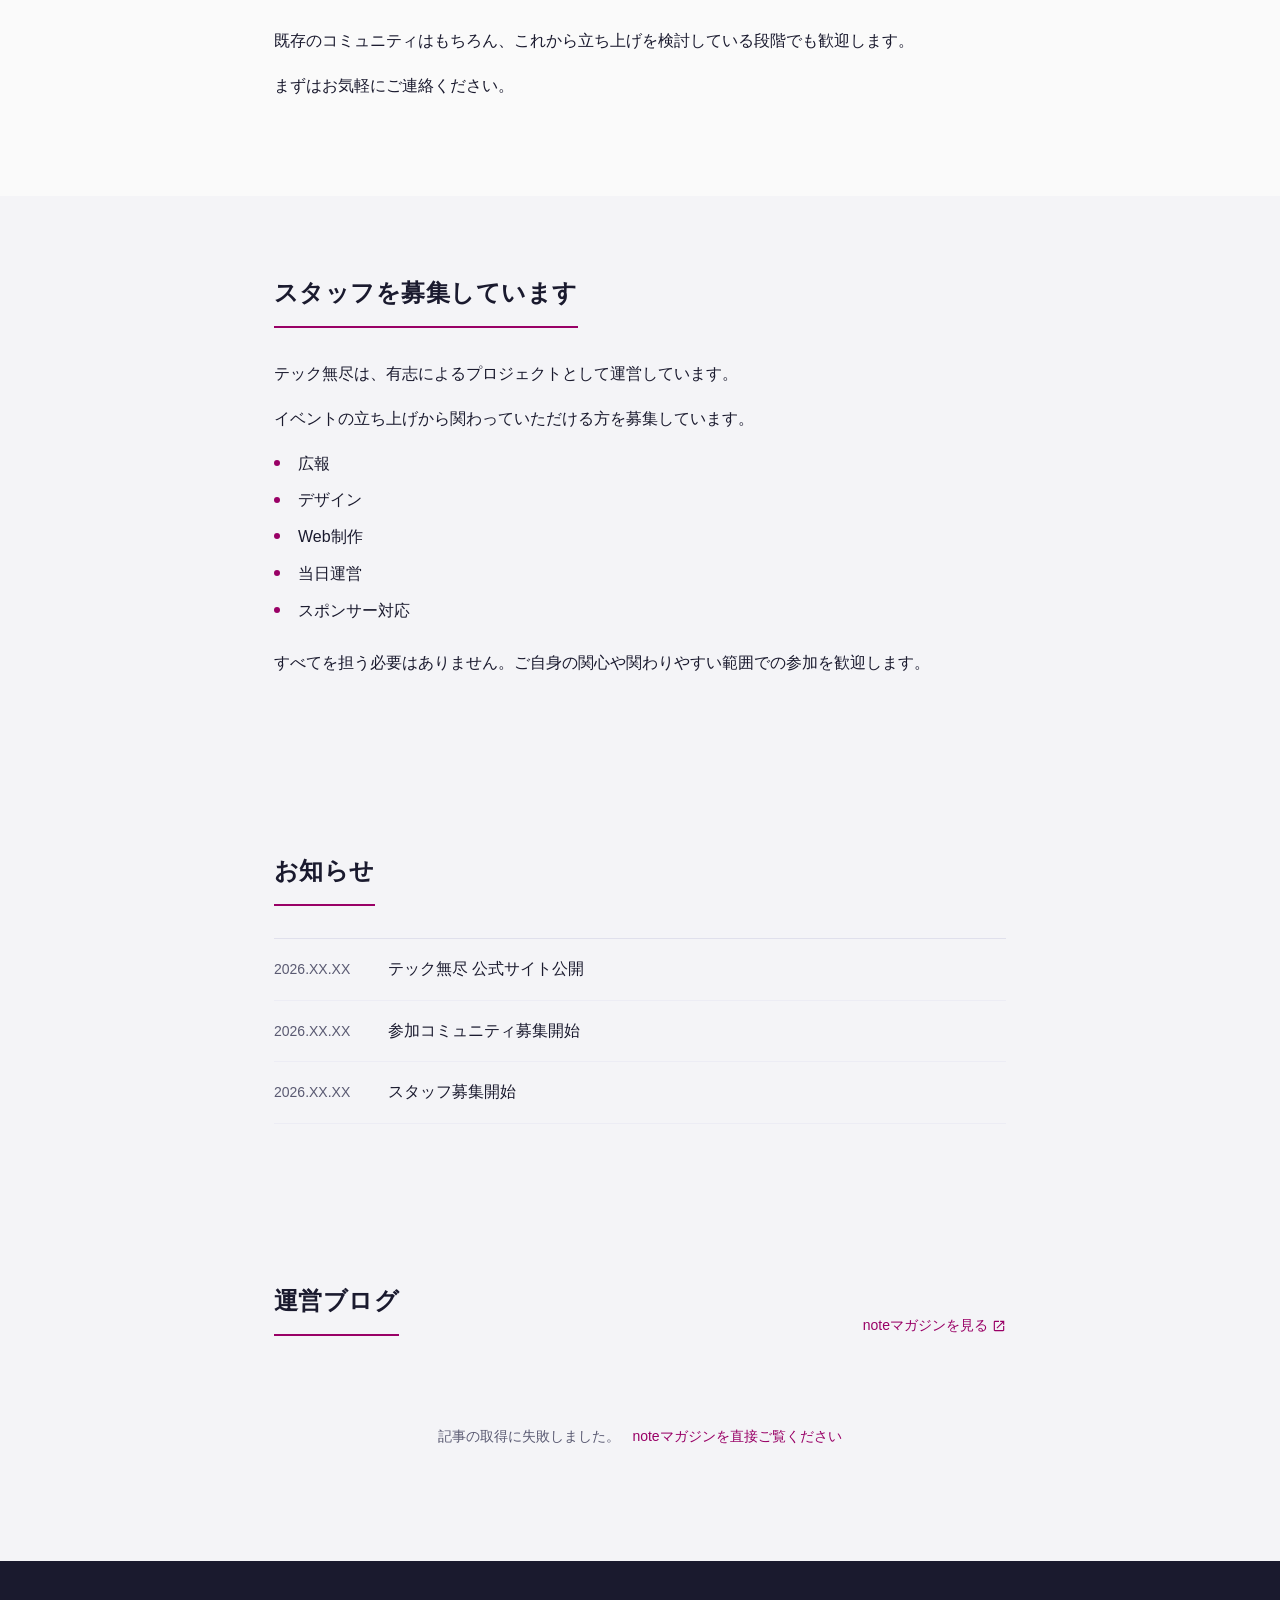
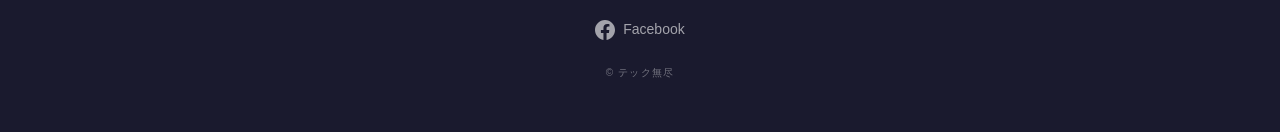
==== commit 7b8f1e4e: "delete contact form" ====
--- a/index.html
+++ b/index.html
@@ -64,7 +64,6 @@
           <li><a href="#community" class="nav-link">参加コミュニティ募集</a></li>
           <li><a href="#staff" class="nav-link">スタッフ募集</a></li>
           <li><a href="#blog" class="nav-link">運営ブログ</a></li>
-          <li><a href="#contact" class="nav-link">お問い合わせ</a></li>
         </ul>
       </nav>
     </div>
@@ -142,8 +141,6 @@
           <p>既存のコミュニティはもちろん、これから立ち上げを検討している段階でも歓迎します。</p>
           <p>まずはお気軽にご連絡ください。</p>
         </div>
-        <!-- TODO: #community-form を実際のフォームサービス URL に差し替える -->
-        <a href="#contact" class="btn btn-primary">参加希望フォームへ</a>
       </div>
     </section>
 
@@ -166,8 +163,6 @@
           </ul>
           <p>すべてを担う必要はありません。ご自身の関心や関わりやすい範囲での参加を歓迎します。</p>
         </div>
-        <!-- TODO: #staff-form を実際のフォームサービス URL に差し替える -->
-        <a href="#contact" class="btn btn-primary">スタッフ参加フォームへ</a>
       </div>
     </section>
 
@@ -229,109 +224,6 @@
       </div>
     </section>
 
-    <!-- =============================================
-         お問い合わせフォーム
-         現在はデモ（送信機能なし）
-         TODO: 公開フェーズで実際のフォームサービスに接続する
-               例: Google Forms, Formspree, formrun など
-               送信処理は script.js の submitHandler を書き換える
-    ============================================= -->
-    <section class="section-contact" id="contact" aria-labelledby="contact-heading">
-      <div class="container">
-        <h2 class="section-heading" id="contact-heading">お問い合わせ</h2>
-        <p class="section-lead">本プロジェクトに関するお問い合わせは、以下よりご連絡ください。</p>
-
-        <form class="contact-form" id="contactForm" novalidate aria-label="お問い合わせフォーム">
-
-          <!-- お名前 -->
-          <div class="form-group">
-            <label class="form-label" for="inputName">
-              お名前 <span class="form-required" aria-label="必須">必須</span>
-            </label>
-            <input
-              class="form-input"
-              type="text"
-              id="inputName"
-              name="name"
-              autocomplete="name"
-              placeholder="山田 太郎"
-              required
-              aria-required="true"
-            >
-          </div>
-
-          <!-- メールアドレス -->
-          <div class="form-group">
-            <label class="form-label" for="inputEmail">
-              メールアドレス <span class="form-required" aria-label="必須">必須</span>
-            </label>
-            <input
-              class="form-input"
-              type="email"
-              id="inputEmail"
-              name="email"
-              autocomplete="email"
-              placeholder="example@email.com"
-              required
-              aria-required="true"
-            >
-          </div>
-
-          <!-- 種別 -->
-          <div class="form-group">
-            <label class="form-label" for="inputCategory">
-              種別 <span class="form-required" aria-label="必須">必須</span>
-            </label>
-            <div class="select-wrapper">
-              <select
-                class="form-select"
-                id="inputCategory"
-                name="category"
-                required
-                aria-required="true"
-              >
-                <option value="" disabled selected>選択してください</option>
-                <option value="community">参加コミュニティについて</option>
-                <option value="staff">スタッフ参加について</option>
-                <option value="other">その他のお問い合わせ</option>
-              </select>
-            </div>
-          </div>
-
-          <!-- 内容 -->
-          <div class="form-group">
-            <label class="form-label" for="inputMessage">
-              内容 <span class="form-required" aria-label="必須">必須</span>
-            </label>
-            <textarea
-              class="form-textarea"
-              id="inputMessage"
-              name="message"
-              rows="6"
-              placeholder="お問い合わせ内容をご記入ください。"
-              required
-              aria-required="true"
-            ></textarea>
-          </div>
-
-          <!-- 送信ボタン -->
-          <div class="form-actions">
-            <button class="btn btn-submit" type="submit">送信する</button>
-          </div>
-
-          <!-- 送信後メッセージ（script.js で表示制御） -->
-          <div
-            class="form-result"
-            id="formResult"
-            role="status"
-            aria-live="polite"
-            aria-atomic="true"
-            hidden
-          ></div>
-
-        </form>
-      </div>
-    </section>
 
   </main>
 
--- a/style.css
+++ b/style.css
@@ -548,21 +548,6 @@
   border-color: #550040;
 }
 
-.btn-submit {
-  background-color: var(--color-primary);
-  color: #ffffff;
-  border-color: var(--color-primary);
-  min-width: 160px;
-}
-.btn-submit:hover {
-  background-color: var(--color-primary-dark);
-  border-color: var(--color-primary-dark);
-  color: #ffffff;
-}
-.btn-submit:active {
-  background-color: #550040;
-}
-
 
 /* =============================================
    9. お知らせセクション
@@ -748,140 +733,6 @@
 .blog-item-excerpt a:hover {
   color: var(--color-primary-hover);
   text-decoration: underline;
-}
-
-
-/* =============================================
-   10. お問い合わせセクション
-============================================= */
-.section-contact {
-  background-color: var(--color-bg-white);
-}
-
-.contact-form {
-  margin-top: var(--space-6);
-  background-color: var(--color-bg-white);
-  border: 1px solid var(--color-border);
-  border-radius: var(--radius-lg);
-  padding: var(--space-7);
-  box-shadow: var(--shadow-sm);
-}
-
-.form-group {
-  margin-bottom: var(--space-5);
-}
-
-.form-label {
-  display: flex;
-  align-items: center;
-  gap: var(--space-2);
-  font-size: var(--font-size-sm);
-  font-weight: 600;
-  color: var(--color-text);
-  margin-bottom: var(--space-2);
-}
-
-.form-required {
-  display: inline-block;
-  font-size: var(--font-size-xs);
-  font-weight: 600;
-  color: #ffffff;
-  background-color: var(--color-primary);
-  padding: 1px 6px;
-  border-radius: 3px;
-  vertical-align: middle;
-}
-
-.form-input,
-.form-select,
-.form-textarea {
-  display: block;
-  width: 100%;
-  padding: var(--space-3) var(--space-4);
-  font-family: var(--font-body);
-  font-size: var(--font-size-base);
-  color: var(--color-text);
-  background-color: var(--color-bg-white);
-  border: 1px solid var(--color-border);
-  border-radius: var(--radius-md);
-  transition:
-    border-color var(--transition-base),
-    box-shadow var(--transition-base);
-  appearance: none;
-  -webkit-appearance: none;
-  line-height: var(--line-height-base);
-}
-
-.form-input::placeholder,
-.form-textarea::placeholder {
-  color: var(--color-text-light);
-}
-
-.form-input:hover,
-.form-select:hover,
-.form-textarea:hover {
-  border-color: var(--color-text-muted);
-}
-
-.form-input:focus,
-.form-select:focus,
-.form-textarea:focus {
-  outline: none;
-  border-color: var(--color-primary);
-  box-shadow: var(--shadow-focus);
-}
-
-.form-textarea {
-  resize: vertical;
-  min-height: 140px;
-}
-
-/* セレクトボックス */
-.select-wrapper {
-  position: relative;
-}
-.select-wrapper::after {
-  content: "";
-  position: absolute;
-  right: 14px;
-  top: 50%;
-  transform: translateY(-50%) rotate(45deg);
-  width: 8px;
-  height: 8px;
-  border-right: 2px solid var(--color-text-muted);
-  border-bottom: 2px solid var(--color-text-muted);
-  pointer-events: none;
-}
-.form-select {
-  padding-right: var(--space-8);
-  cursor: pointer;
-}
-
-/* フォームアクション */
-.form-actions {
-  margin-top: var(--space-6);
-  display: flex;
-  justify-content: flex-end;
-}
-.btn-submit {
-  margin-top: 0;
-}
-
-/* フォーム送信結果メッセージ */
-.form-result {
-  margin-top: var(--space-5);
-  padding: var(--space-4) var(--space-5);
-  border-radius: var(--radius-md);
-  font-size: var(--font-size-sm);
-  line-height: var(--line-height-base);
-}
-.form-result[hidden] {
-  display: none;
-}
-.form-result.is-info {
-  background-color: #e8f4f8;
-  border: 1px solid var(--color-accent);
-  color: #006070;
 }
 
 
@@ -1017,17 +868,6 @@
     max-width: 85vw;
   }
 
-  /* フォーム */
-  .contact-form {
-    padding: var(--space-5);
-  }
-  .form-actions {
-    justify-content: stretch;
-  }
-  .btn-submit {
-    width: 100%;
-  }
-
   /* お知らせ */
   .news-item {
     flex-direction: column;
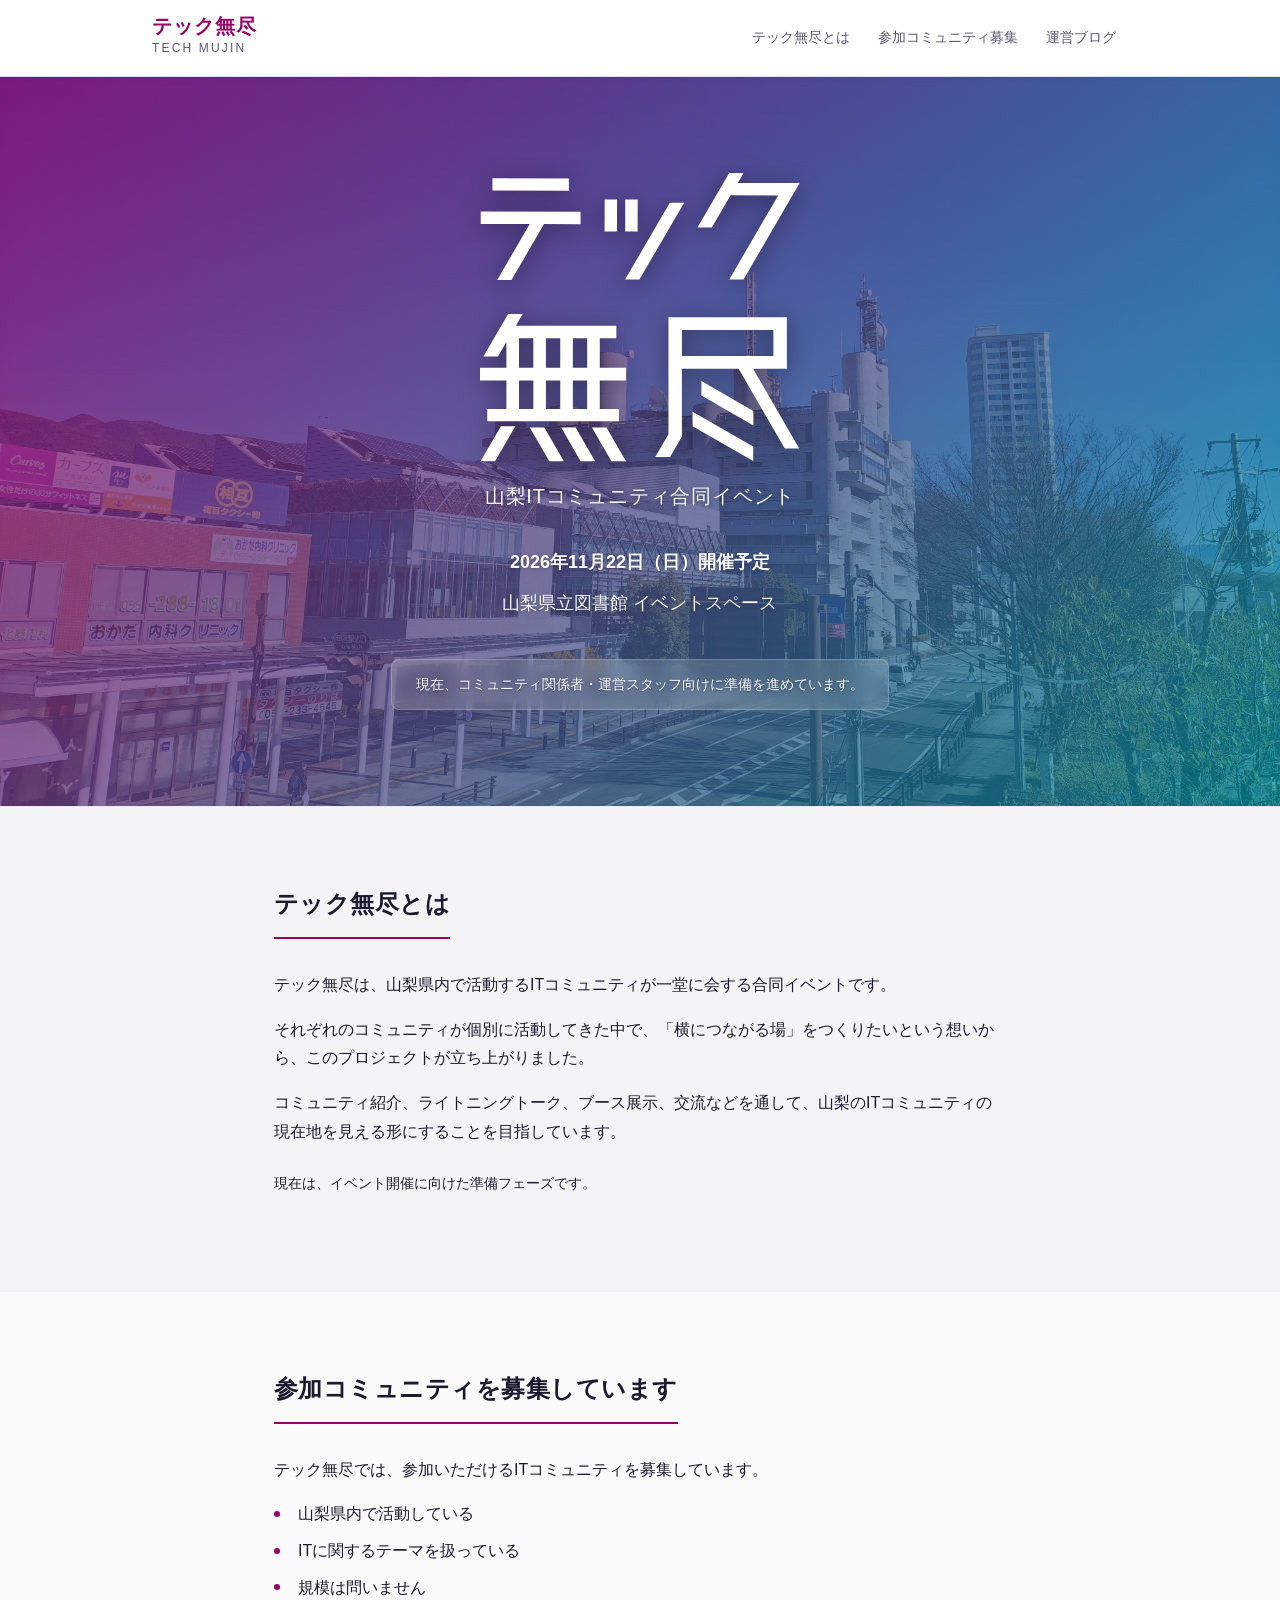
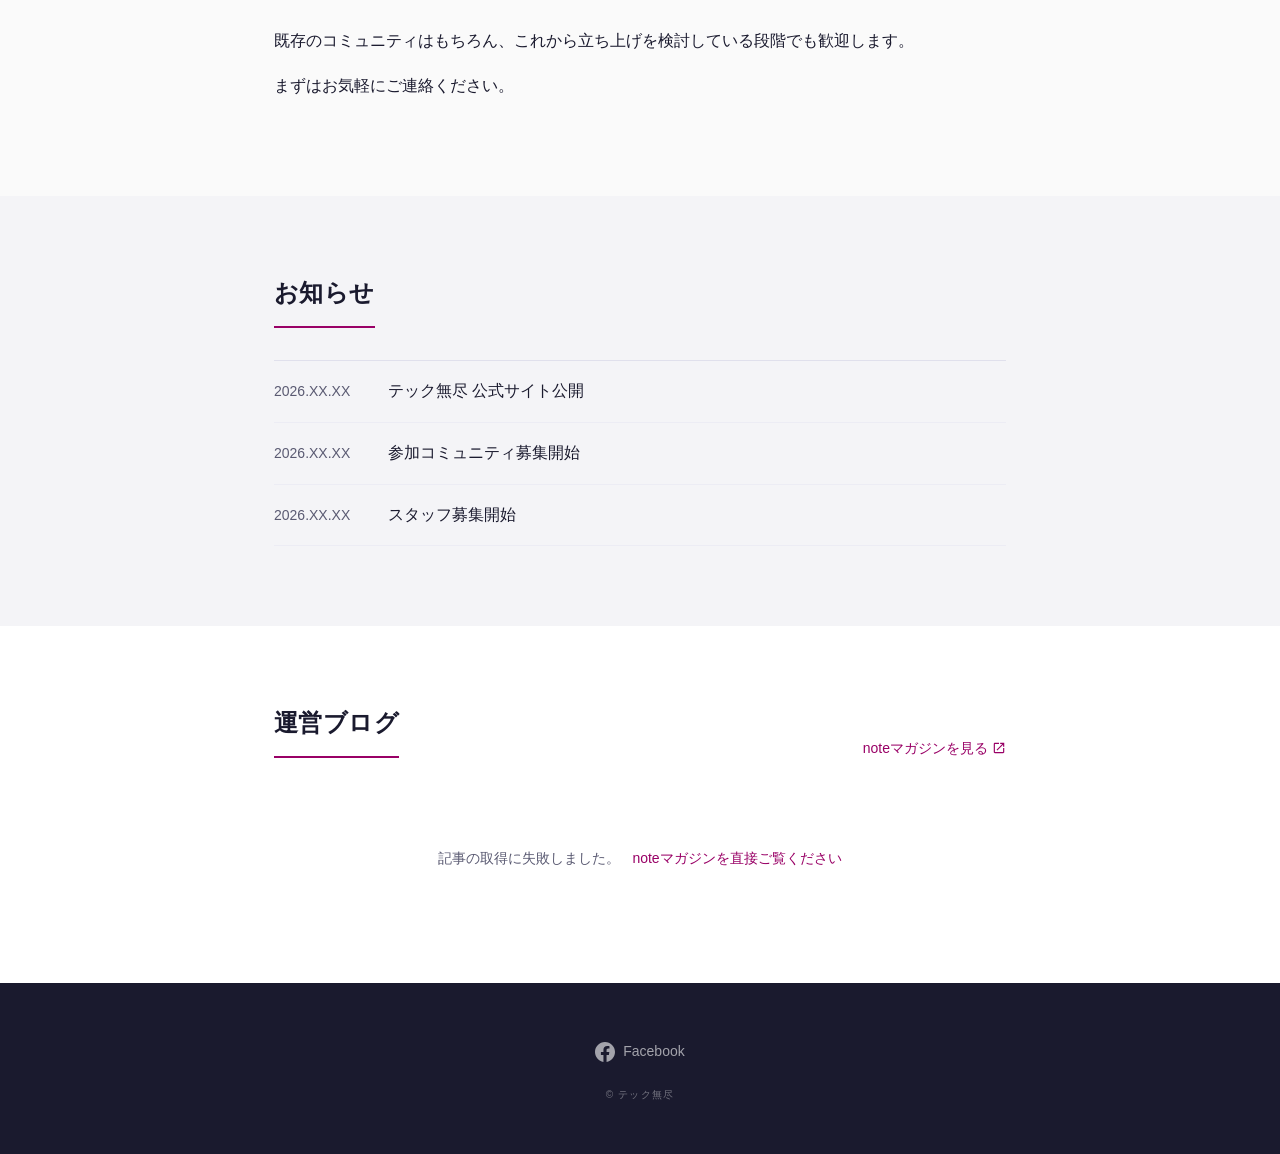
==== commit 7c21463b: "delete staff recruitment section" ====
--- a/index.html
+++ b/index.html
@@ -62,7 +62,6 @@
         <ul class="nav-list" role="list">
           <li><a href="#about" class="nav-link">テック無尽とは</a></li>
           <li><a href="#community" class="nav-link">参加コミュニティ募集</a></li>
-          <li><a href="#staff" class="nav-link">スタッフ募集</a></li>
           <li><a href="#blog" class="nav-link">運営ブログ</a></li>
         </ul>
       </nav>
@@ -140,28 +139,6 @@
           </ul>
           <p>既存のコミュニティはもちろん、これから立ち上げを検討している段階でも歓迎します。</p>
           <p>まずはお気軽にご連絡ください。</p>
-        </div>
-      </div>
-    </section>
-
-    <!-- =============================================
-         スタッフ募集
-         本番フォームへの接続は公開フェーズで対応予定
-    ============================================= -->
-    <section class="section-recruit section-staff" id="staff" aria-labelledby="staff-heading">
-      <div class="container">
-        <h2 class="section-heading" id="staff-heading">スタッフを募集しています</h2>
-        <div class="section-body prose">
-          <p>テック無尽は、有志によるプロジェクトとして運営しています。</p>
-          <p>イベントの立ち上げから関わっていただける方を募集しています。</p>
-          <ul class="criteria-list" role="list">
-            <li>広報</li>
-            <li>デザイン</li>
-            <li>Web制作</li>
-            <li>当日運営</li>
-            <li>スポンサー対応</li>
-          </ul>
-          <p>すべてを担う必要はありません。ご自身の関心や関わりやすい範囲での参加を歓迎します。</p>
         </div>
       </div>
     </section>
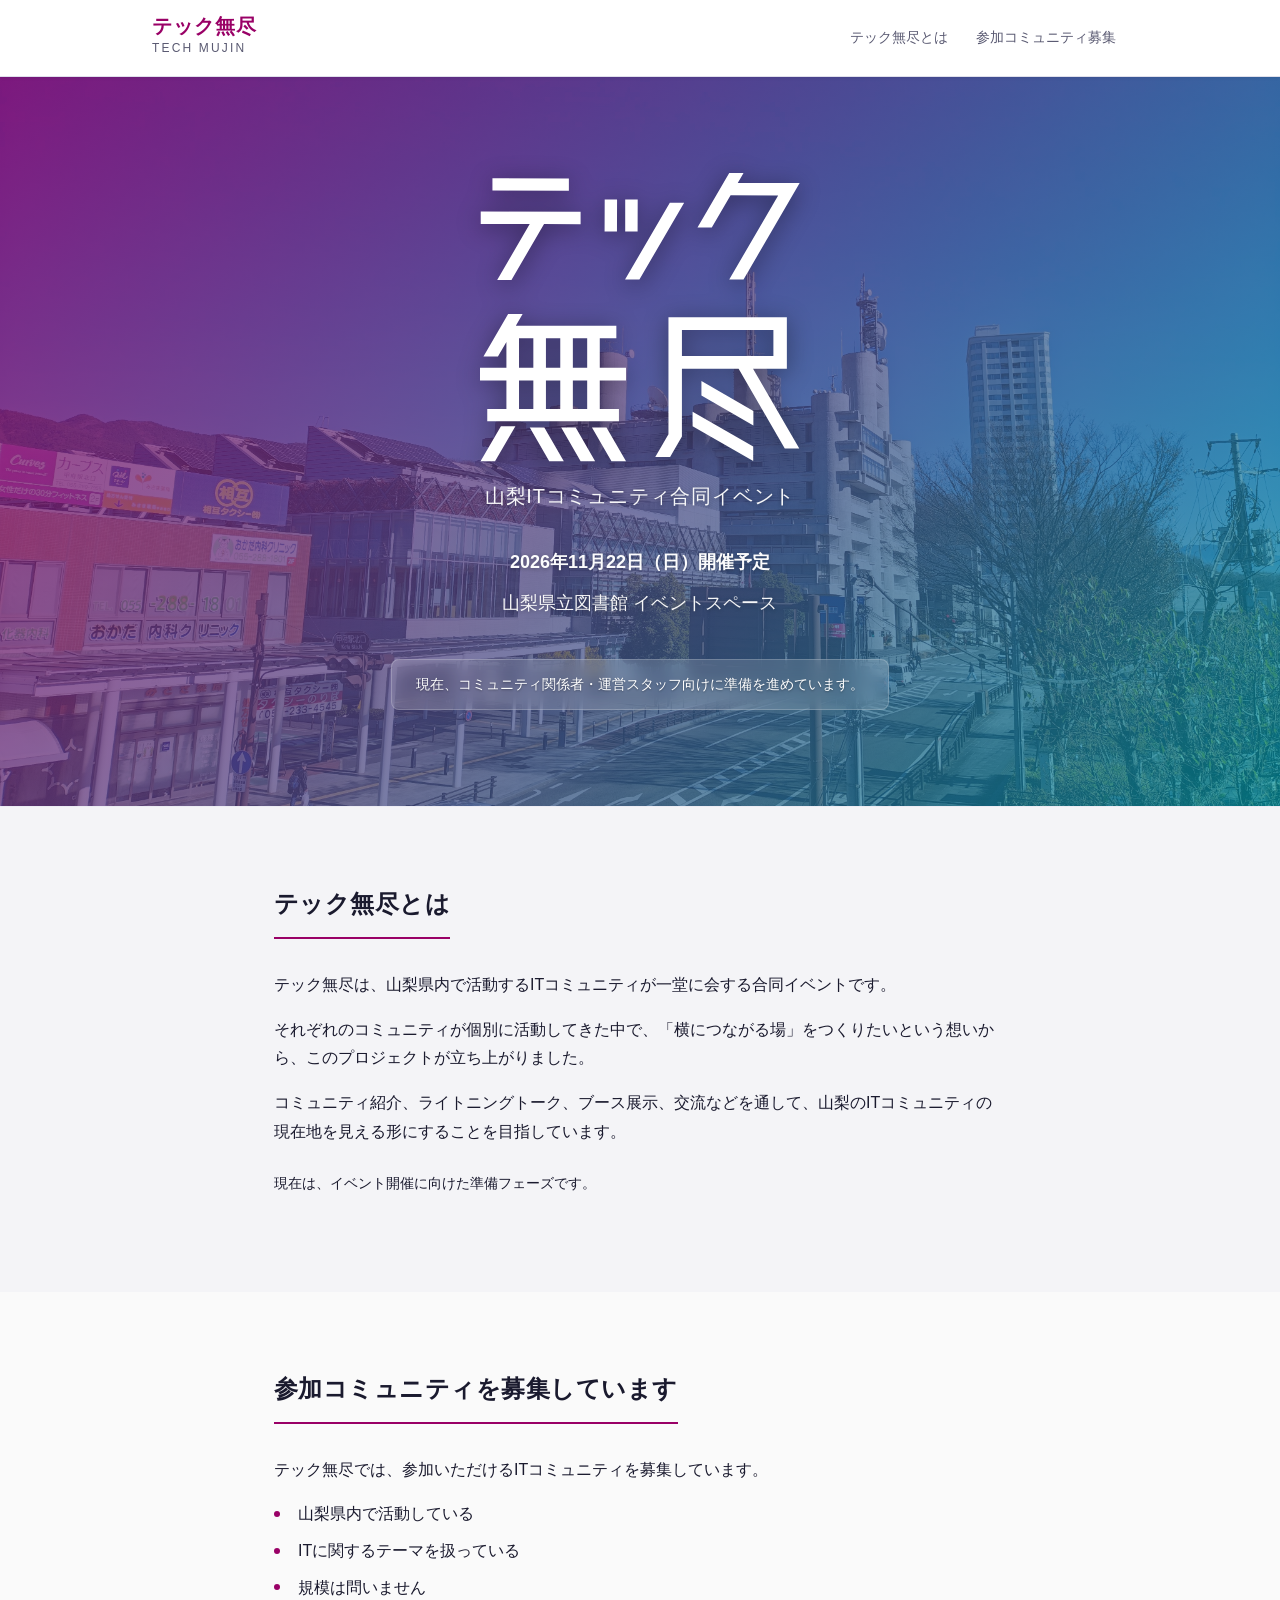
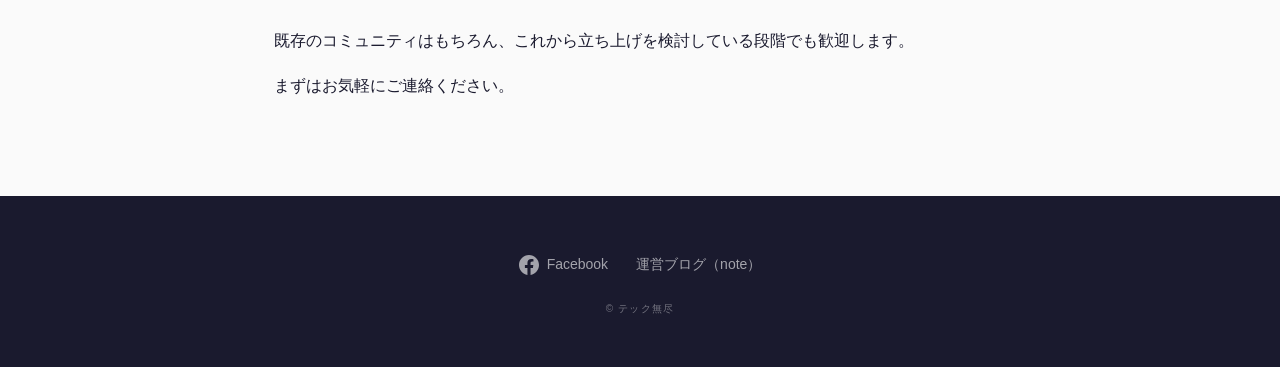
==== commit 3372bf62: "delete staff blog and news sections" ====
--- a/index.html
+++ b/index.html
@@ -62,7 +62,6 @@
         <ul class="nav-list" role="list">
           <li><a href="#about" class="nav-link">テック無尽とは</a></li>
           <li><a href="#community" class="nav-link">参加コミュニティ募集</a></li>
-          <li><a href="#blog" class="nav-link">運営ブログ</a></li>
         </ul>
       </nav>
     </div>
@@ -143,65 +142,6 @@
       </div>
     </section>
 
-    <!-- =============================================
-         お知らせ
-         TODO: 公開フェーズでお知らせをCMSまたはJSON管理へ移行する
-               例: fetch('/data/news.json') で動的描画
-    ============================================= -->
-    <section class="section-news" id="news" aria-labelledby="news-heading">
-      <div class="container">
-        <h2 class="section-heading" id="news-heading">お知らせ</h2>
-        <ul class="news-list" role="list">
-          <li class="news-item">
-            <time class="news-date" datetime="2026-01-01">2026.XX.XX</time>
-            <span class="news-text">テック無尽 公式サイト公開</span>
-          </li>
-          <li class="news-item">
-            <time class="news-date" datetime="2026-01-01">2026.XX.XX</time>
-            <span class="news-text">参加コミュニティ募集開始</span>
-          </li>
-          <li class="news-item">
-            <time class="news-date" datetime="2026-01-01">2026.XX.XX</time>
-            <span class="news-text">スタッフ募集開始</span>
-          </li>
-        </ul>
-      </div>
-    </section>
-
-    <!-- =============================================
-         運営ブログ
-         noteマガジンのRSSフィードから記事を取得して表示
-    ============================================= -->
-    <section class="section-blog" id="blog" aria-labelledby="blog-heading">
-      <div class="container">
-        <div class="section-header-with-link">
-          <h2 class="section-heading" id="blog-heading">運営ブログ</h2>
-          <a href="https://note.com/techmujin/m/m61bd7c72cd8c" class="blog-link" target="_blank" rel="noopener noreferrer">
-            noteマガジンを見る
-            <svg width="16" height="16" viewBox="0 0 24 24" fill="currentColor" aria-hidden="true">
-              <path d="M19 19H5V5h7V3H5c-1.11 0-2 .9-2 2v14c0 1.1.89 2 2 2h14c1.11 0 2-.9 2-2v-7h-2v7zM14 3v2h3.59l-9.83 9.83 1.41 1.41L19 6.41V10h2V3h-7z"/>
-            </svg>
-          </a>
-        </div>
-        <div class="blog-content">
-          <div id="blogLoading" class="blog-loading">
-            <div class="loading-spinner"></div>
-            記事を読み込み中...
-          </div>
-          <div id="blogError" class="blog-error" hidden>
-            記事の取得に失敗しました。
-            <a href="https://note.com/techmujin/m/m61bd7c72cd8c" target="_blank" rel="noopener noreferrer">
-              noteマガジンを直接ご覧ください
-            </a>
-          </div>
-          <ul id="blogList" class="blog-list" role="list" hidden>
-            <!-- RSSから取得した記事がここに動的に挿入されます -->
-          </ul>
-        </div>
-      </div>
-    </section>
-
-
   </main>
 
   <!-- =============================================
@@ -217,6 +157,9 @@
           </svg>
           <span>Facebook</span>
         </a>
+        <a href="https://note.com/techmujin/m/m61bd7c72cd8c" class="social-link" target="_blank" rel="noopener noreferrer" aria-label="運営ブログ（note）を開く">
+          <span>運営ブログ（note）</span>
+        </a>
       </div>
       <p class="footer-copy">
         <small>&copy; テック無尽</small>
--- a/style.css
+++ b/style.css
@@ -12,11 +12,9 @@
    6. 導入セクション
    7. テック無尽とはセクション
    8. 募集セクション（コミュニティ・スタッフ）
-   9. お知らせセクション
-   10. お問い合わせセクション
-   11. フッター
-   12. ユーティリティ
-   13. レスポンシブ
+  9. フッター
+  10. ユーティリティ
+  11. レスポンシブ
 ============================================= */
 
 
@@ -550,194 +548,7 @@
 
 
 /* =============================================
-   9. お知らせセクション
-============================================= */
-.section-news {
-  background-color: var(--color-bg-section);
-}
-
-.news-list {
-  border-top: 1px solid var(--color-border);
-}
-.news-item {
-  display: flex;
-  align-items: baseline;
-  gap: var(--space-5);
-  padding: var(--space-4) 0;
-  border-bottom: 1px solid var(--color-border-light);
-}
-.news-date {
-  font-size: var(--font-size-sm);
-  color: var(--color-text-muted);
-  font-weight: 500;
-  white-space: nowrap;
-  min-width: 90px;
-  flex-shrink: 0;
-  font-variant-numeric: tabular-nums;
-}
-.news-text {
-  font-size: var(--font-size-base);
-  color: var(--color-text);
-}
-
-/* 運営ブログセクション */
-.section-blog {
-  background-color: var(--color-bg-white);
-}
-
-.section-header-with-link {
-  display: flex;
-  align-items: center;
-  justify-content: space-between;
-  flex-wrap: wrap;
-  gap: var(--space-3);
-  margin-bottom: var(--space-5);
-}
-
-.blog-link {
-  display: inline-flex;
-  align-items: center;
-  gap: var(--space-1);
-  color: var(--color-primary);
-  text-decoration: none;
-  font-size: var(--font-size-sm);
-  font-weight: 500;
-  transition: color 0.3s ease;
-}
-
-.blog-link:hover {
-  color: var(--color-primary-hover);
-  text-decoration: underline;
-}
-
-.blog-link svg {
-  width: 14px;
-  height: 14px;
-  flex-shrink: 0;
-}
-
-.blog-loading,
-.blog-error {
-  display: flex;
-  align-items: center;
-  justify-content: center;
-  gap: var(--space-3);
-  padding: var(--space-6);
-  color: var(--color-text-muted);
-  font-size: var(--font-size-sm);
-}
-
-.loading-spinner {
-  width: 16px;
-  height: 16px;
-  border: 2px solid var(--color-border);
-  border-top: 2px solid var(--color-primary);
-  border-radius: 50%;
-  animation: spin 1s linear infinite;
-}
-
-@keyframes spin {
-  0% { transform: rotate(0deg); }
-  100% { transform: rotate(360deg); }
-}
-
-.blog-error a {
-  color: var(--color-primary);
-  text-decoration: none;
-}
-
-.blog-error a:hover {
-  text-decoration: underline;
-}
-
-.blog-list {
-  border-top: 1px solid var(--color-border);
-}
-
-.blog-notice {
-  padding: var(--space-3) 0;
-  border-bottom: 1px solid var(--color-border-light);
-  background-color: var(--color-bg-section);
-  margin: 0 calc(-1 * var(--space-4));
-  padding-left: var(--space-4);
-  padding-right: var(--space-4);
-}
-
-.blog-notice-text {
-  margin: 0;
-  text-align: center;
-}
-
-.blog-notice-text a {
-  color: var(--color-primary);
-  text-decoration: none;
-}
-
-.blog-notice-text a:hover {
-  text-decoration: underline;
-}
-
-.blog-item {
-  padding: var(--space-5) 0;
-  border-bottom: 1px solid var(--color-border-light);
-}
-
-.blog-item-link {
-  display: inline;
-  text-decoration: none;
-  color: var(--color-text);
-  transition: color 0.2s ease;
-  font-size: var(--font-size-lg);
-  font-weight: 600;
-  line-height: var(--line-height-tight);
-}
-
-.blog-item-link:hover {
-  color: var(--color-primary);
-  text-decoration: underline;
-}
-
-.blog-item-title {
-  font-size: var(--font-size-lg);
-  font-weight: 600;
-  color: var(--color-text);
-  line-height: var(--line-height-tight);
-  margin-bottom: var(--space-2);
-}
-
-.blog-item-meta {
-  display: flex;
-  align-items: center;
-  gap: var(--space-2);
-  font-size: var(--font-size-xs);
-  color: var(--color-text-muted);
-  margin-bottom: var(--space-3);
-}
-
-.blog-item-date {
-  font-variant-numeric: tabular-nums;
-}
-
-.blog-item-excerpt {
-  font-size: var(--font-size-sm);
-  color: var(--color-text-secondary);
-  line-height: var(--line-height-base);
-}
-
-.blog-item-excerpt a {
-  color: var(--color-primary);
-  text-decoration: none;
-  font-weight: 500;
-}
-
-.blog-item-excerpt a:hover {
-  color: var(--color-primary-hover);
-  text-decoration: underline;
-}
-
-
-/* =============================================
-   11. フッター
+  9. フッター
 ============================================= */
 .site-footer {
   background-color: var(--color-text);
@@ -785,7 +596,7 @@
 
 
 /* =============================================
-   12. ユーティリティ
+  10. ユーティリティ
 ============================================= */
 /* スクリーンリーダー専用テキスト */
 .visually-hidden {
@@ -802,7 +613,7 @@
 
 
 /* =============================================
-   13. レスポンシブ
+  11. レスポンシブ
 ============================================= */
 
 /* タブレット以下（768px 未満） */
@@ -868,12 +679,6 @@
     max-width: 85vw;
   }
 
-  /* お知らせ */
-  .news-item {
-    flex-direction: column;
-    gap: var(--space-1);
-  }
-
   /* ボタン */
   .btn-primary {
     width: 100%;
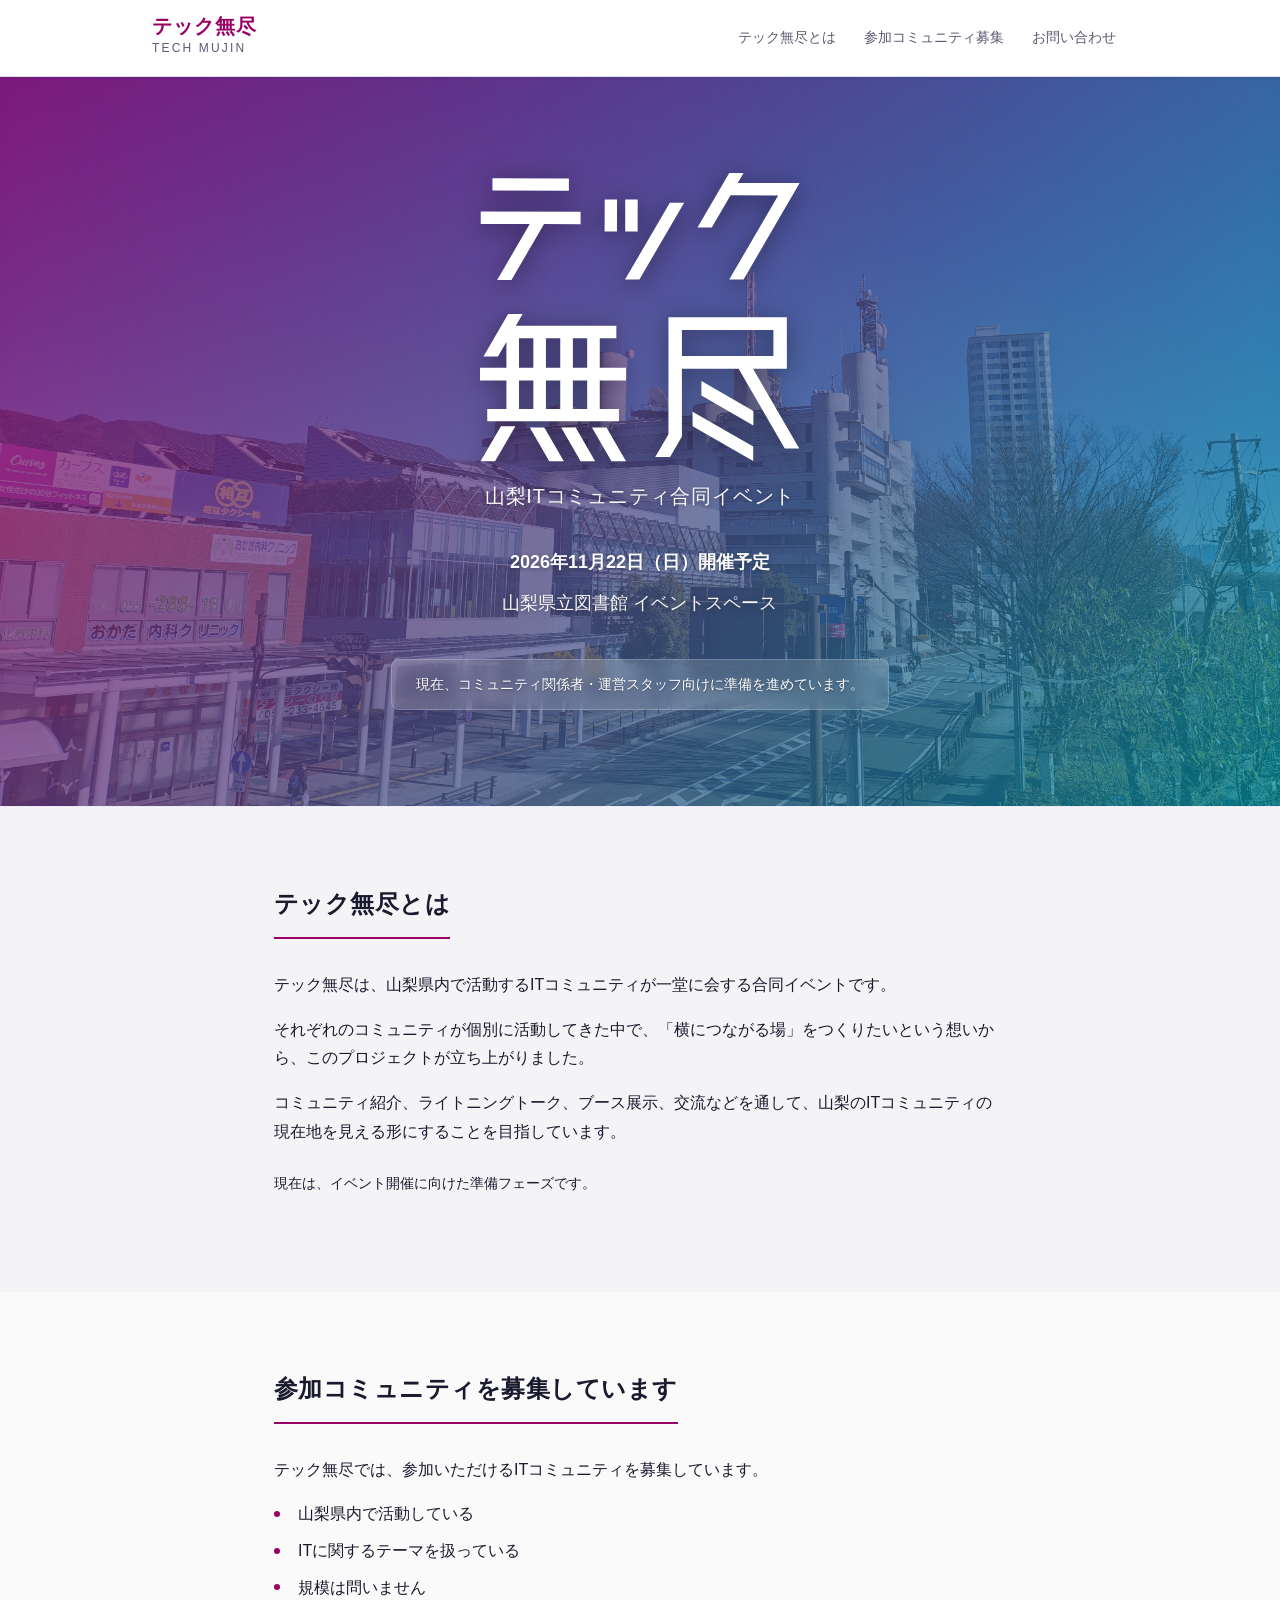
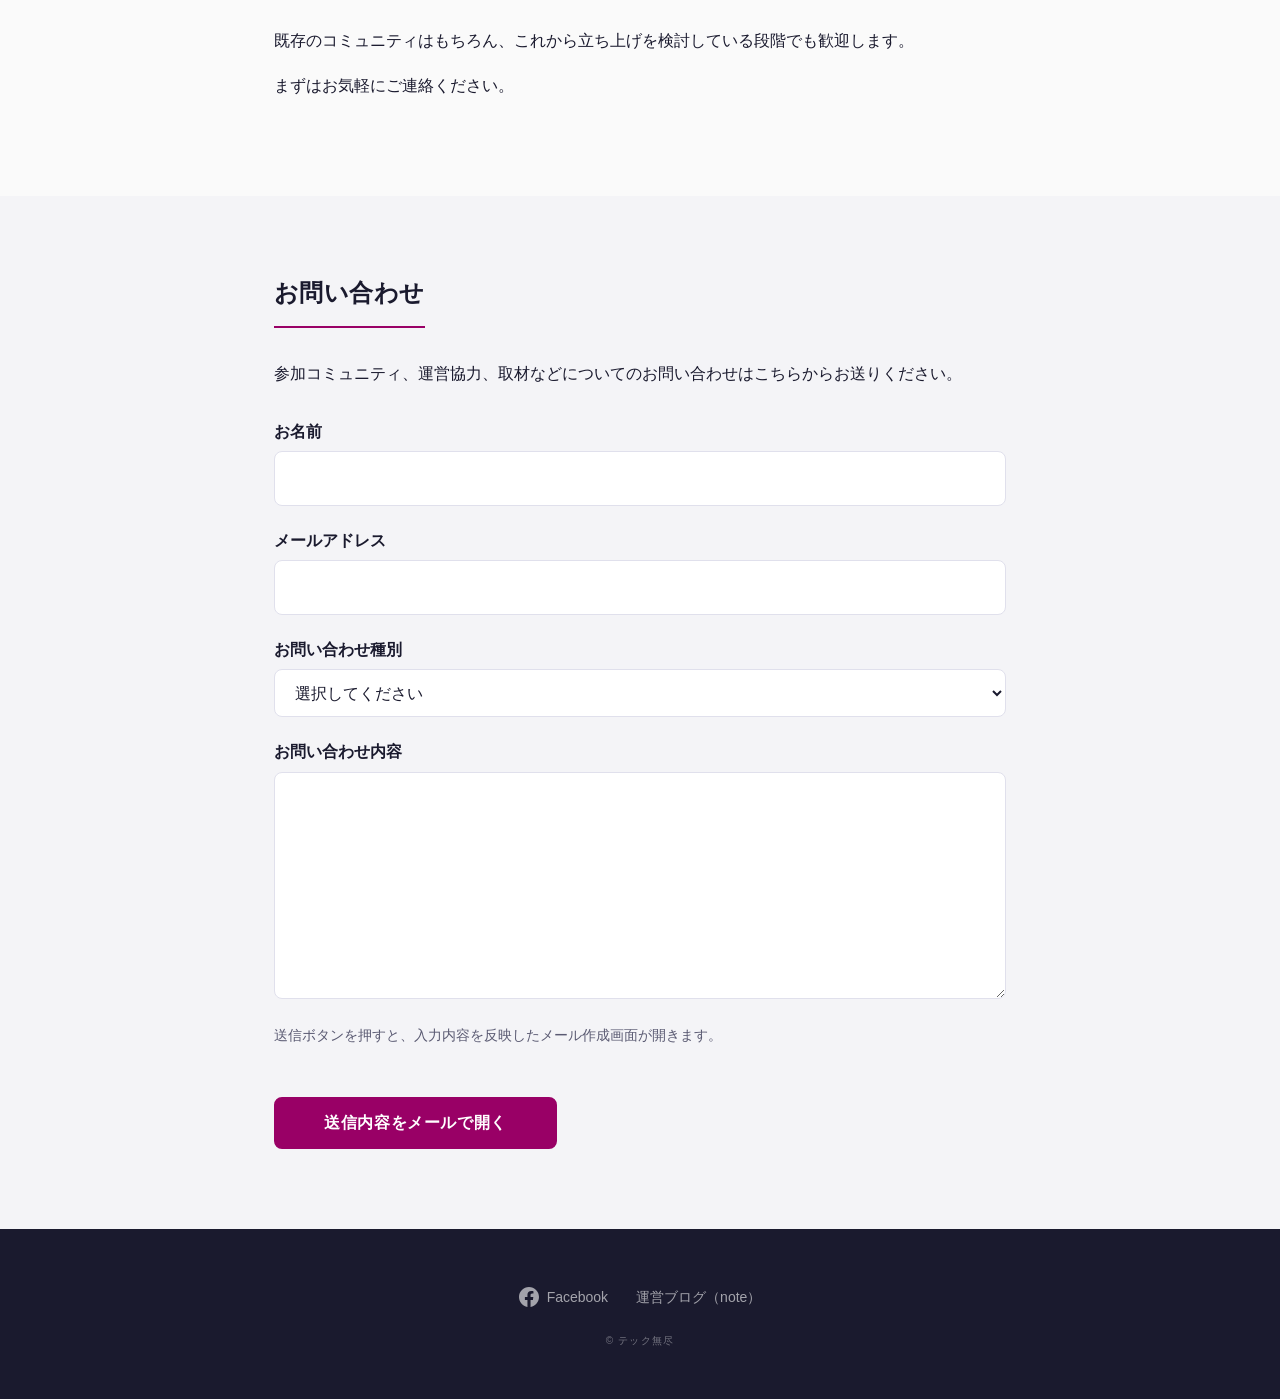
==== commit 896403e3: "Add contact form to landing page" ====
--- a/index.html
+++ b/index.html
@@ -11,13 +11,12 @@
   <meta name="description" content="テック無尽は山梨県内ITコミュニティによる合同イベントです。2026年11月22日（日）、山梨県立図書館で開催予定。">
 
   <!-- OGP 基本設定 -->
-  <!-- TODO: og:image は公開フェーズ前に差し替えること -->
   <meta property="og:title" content="テック無尽 | 山梨ITコミュニティ合同イベント">
   <meta property="og:description" content="テック無尽は山梨県内ITコミュニティによる合同イベントです。2026年11月22日（日）、山梨県立図書館で開催予定。">
   <meta property="og:type" content="website">
   <meta property="og:site_name" content="テック無尽 | 山梨ITコミュニティ合同イベント">
-  <!-- <meta property="og:image" content="https://techmujin.jp/ogp.png"> -->
-  <!-- <meta property="og:url" content="https://techmujin.jp/"> -->
+  <meta property="og:image" content="https://techmujin.jp/ogp.jpg">
+  <meta property="og:url" content="https://techmujin.jp/">
 
   <!-- canonical -->
   <link rel="canonical" href="https://techmujin.jp/">
@@ -28,9 +27,6 @@
 
   <!-- スタイルシート -->
   <link rel="stylesheet" href="style.css">
-
-  <!-- TODO: Google Analytics / Plausible などのトラッキングコードはここに挿入する -->
-  <!-- 例: <script async src="https://www.googletagmanager.com/gtag/js?id=GA_MEASUREMENT_ID"></script> -->
 </head>
 <body>
 
@@ -62,6 +58,7 @@
         <ul class="nav-list" role="list">
           <li><a href="#about" class="nav-link">テック無尽とは</a></li>
           <li><a href="#community" class="nav-link">参加コミュニティ募集</a></li>
+          <li><a href="#contact" class="nav-link">お問い合わせ</a></li>
         </ul>
       </nav>
     </div>
@@ -113,12 +110,6 @@
           </p>
           <p class="note-text">現在は、イベント開催に向けた準備フェーズです。</p>
         </div>
-
-        <!-- TODO: 公開フェーズで以下のセクションを追加する
-             - タイムテーブルセクション
-             - 参加方法セクション
-             - 参加コミュニティ詳細ページへのリンク
-        -->
       </div>
     </section>
 
@@ -139,6 +130,50 @@
           <p>既存のコミュニティはもちろん、これから立ち上げを検討している段階でも歓迎します。</p>
           <p>まずはお気軽にご連絡ください。</p>
         </div>
+      </div>
+    </section>
+
+    <!-- =============================================
+         お問い合わせ
+         本番フォームサービスへの接続は公開フェーズで対応予定
+    ============================================= -->
+    <section class="section-contact" id="contact" aria-labelledby="contact-heading">
+      <div class="container">
+        <h2 class="section-heading" id="contact-heading">お問い合わせ</h2>
+        <div class="section-body prose">
+          <p>参加コミュニティ、運営協力、取材などについてのお問い合わせはこちらからお送りください。</p>
+        </div>
+
+        <form class="contact-form" id="contactForm">
+          <div class="form-field">
+            <label class="form-label" for="contactName">お名前</label>
+            <input class="form-input" type="text" id="contactName" name="name" autocomplete="name" required>
+          </div>
+
+          <div class="form-field">
+            <label class="form-label" for="contactEmail">メールアドレス</label>
+            <input class="form-input" type="email" id="contactEmail" name="email" autocomplete="email" required>
+          </div>
+
+          <div class="form-field">
+            <label class="form-label" for="contactSubject">お問い合わせ種別</label>
+            <select class="form-select" id="contactSubject" name="subject" required>
+              <option value="">選択してください</option>
+              <option value="参加コミュニティについて">参加コミュニティについて</option>
+              <option value="運営協力について">運営協力について</option>
+              <option value="取材・広報について">取材・広報について</option>
+              <option value="その他">その他</option>
+            </select>
+          </div>
+
+          <div class="form-field">
+            <label class="form-label" for="contactMessage">お問い合わせ内容</label>
+            <textarea class="form-textarea" id="contactMessage" name="message" rows="7" required></textarea>
+          </div>
+
+          <p class="form-note">送信ボタンを押すと、入力内容を反映したメール作成画面が開きます。</p>
+          <button class="btn btn-primary contact-submit" type="submit">送信内容をメールで開く</button>
+        </form>
       </div>
     </section>
 
--- a/style.css
+++ b/style.css
@@ -12,9 +12,10 @@
    6. 導入セクション
    7. テック無尽とはセクション
    8. 募集セクション（コミュニティ・スタッフ）
-  9. フッター
-  10. ユーティリティ
-  11. レスポンシブ
+   9. お問い合わせセクション
+  10. フッター
+  11. ユーティリティ
+  12. レスポンシブ
 ============================================= */
 
 
@@ -548,7 +549,81 @@
 
 
 /* =============================================
-  9. フッター
+   9. お問い合わせセクション
+============================================= */
+.section-contact {
+  background-color: var(--color-bg-white);
+}
+
+.contact-form {
+  display: grid;
+  gap: var(--space-5);
+  margin-top: var(--space-6);
+}
+
+.form-field {
+  display: grid;
+  gap: var(--space-2);
+}
+
+.form-label {
+  font-weight: 700;
+  color: var(--color-text);
+  line-height: var(--line-height-heading);
+}
+
+.form-input,
+.form-select,
+.form-textarea {
+  width: 100%;
+  min-height: 48px;
+  border: 1px solid var(--color-border);
+  border-radius: var(--radius-md);
+  background-color: var(--color-bg-white);
+  color: var(--color-text);
+  font: inherit;
+  padding: var(--space-3) var(--space-4);
+  transition:
+    border-color var(--transition-base),
+    box-shadow var(--transition-base),
+    background-color var(--transition-base);
+}
+
+.form-input:focus,
+.form-select:focus,
+.form-textarea:focus {
+  outline: none;
+  border-color: var(--color-primary);
+  box-shadow: var(--shadow-focus);
+}
+
+.form-input::placeholder,
+.form-textarea::placeholder {
+  color: var(--color-text-light);
+}
+
+.form-select {
+  cursor: pointer;
+}
+
+.form-textarea {
+  min-height: 180px;
+  resize: vertical;
+}
+
+.form-note {
+  margin: 0;
+  color: var(--color-text-muted);
+  font-size: var(--font-size-sm);
+}
+
+.contact-submit {
+  justify-self: start;
+}
+
+
+/* =============================================
+  10. フッター
 ============================================= */
 .site-footer {
   background-color: var(--color-text);
@@ -596,7 +671,7 @@
 
 
 /* =============================================
-  10. ユーティリティ
+  11. ユーティリティ
 ============================================= */
 /* スクリーンリーダー専用テキスト */
 .visually-hidden {
@@ -613,7 +688,7 @@
 
 
 /* =============================================
-  11. レスポンシブ
+  12. レスポンシブ
 ============================================= */
 
 /* タブレット以下（768px 未満） */
@@ -685,6 +760,10 @@
     text-align: center;
     justify-content: center;
   }
+
+  .contact-submit {
+    justify-self: stretch;
+  }
 }
 
 /* スマホ（480px 未満） */
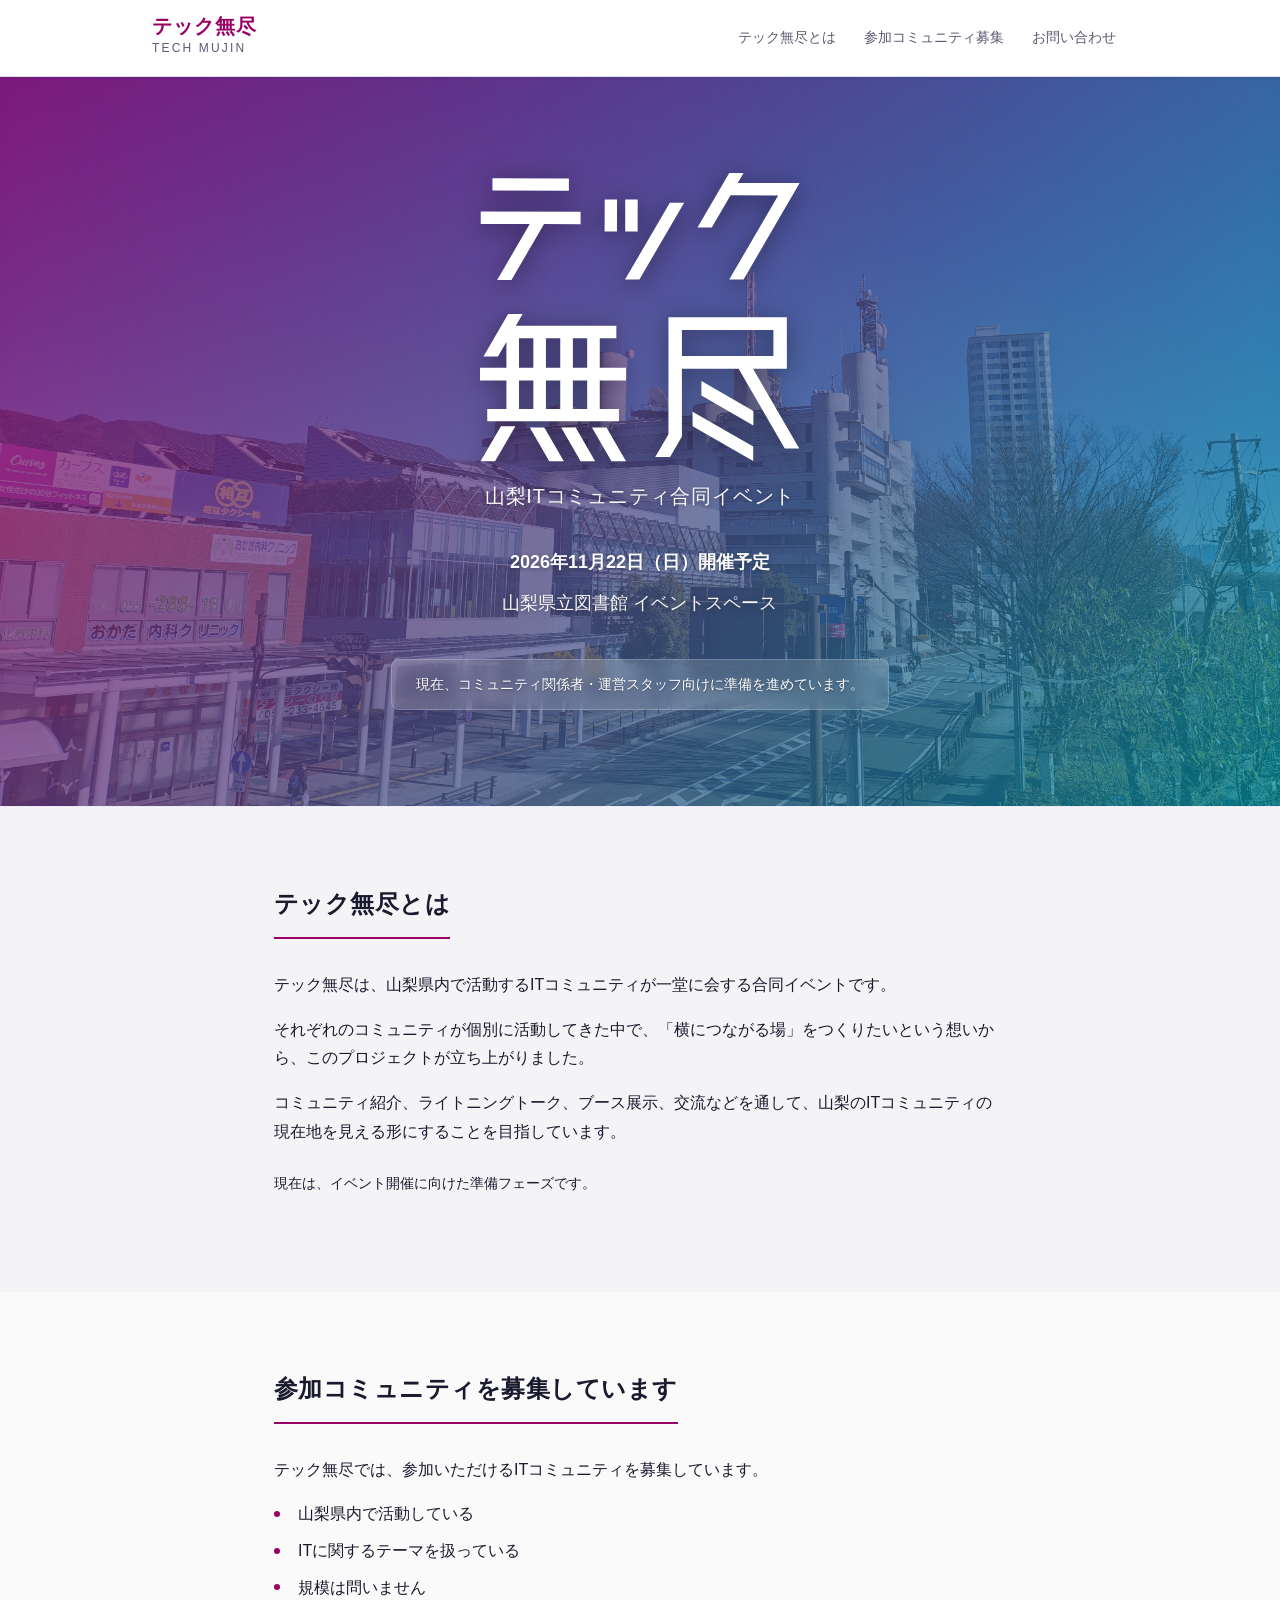
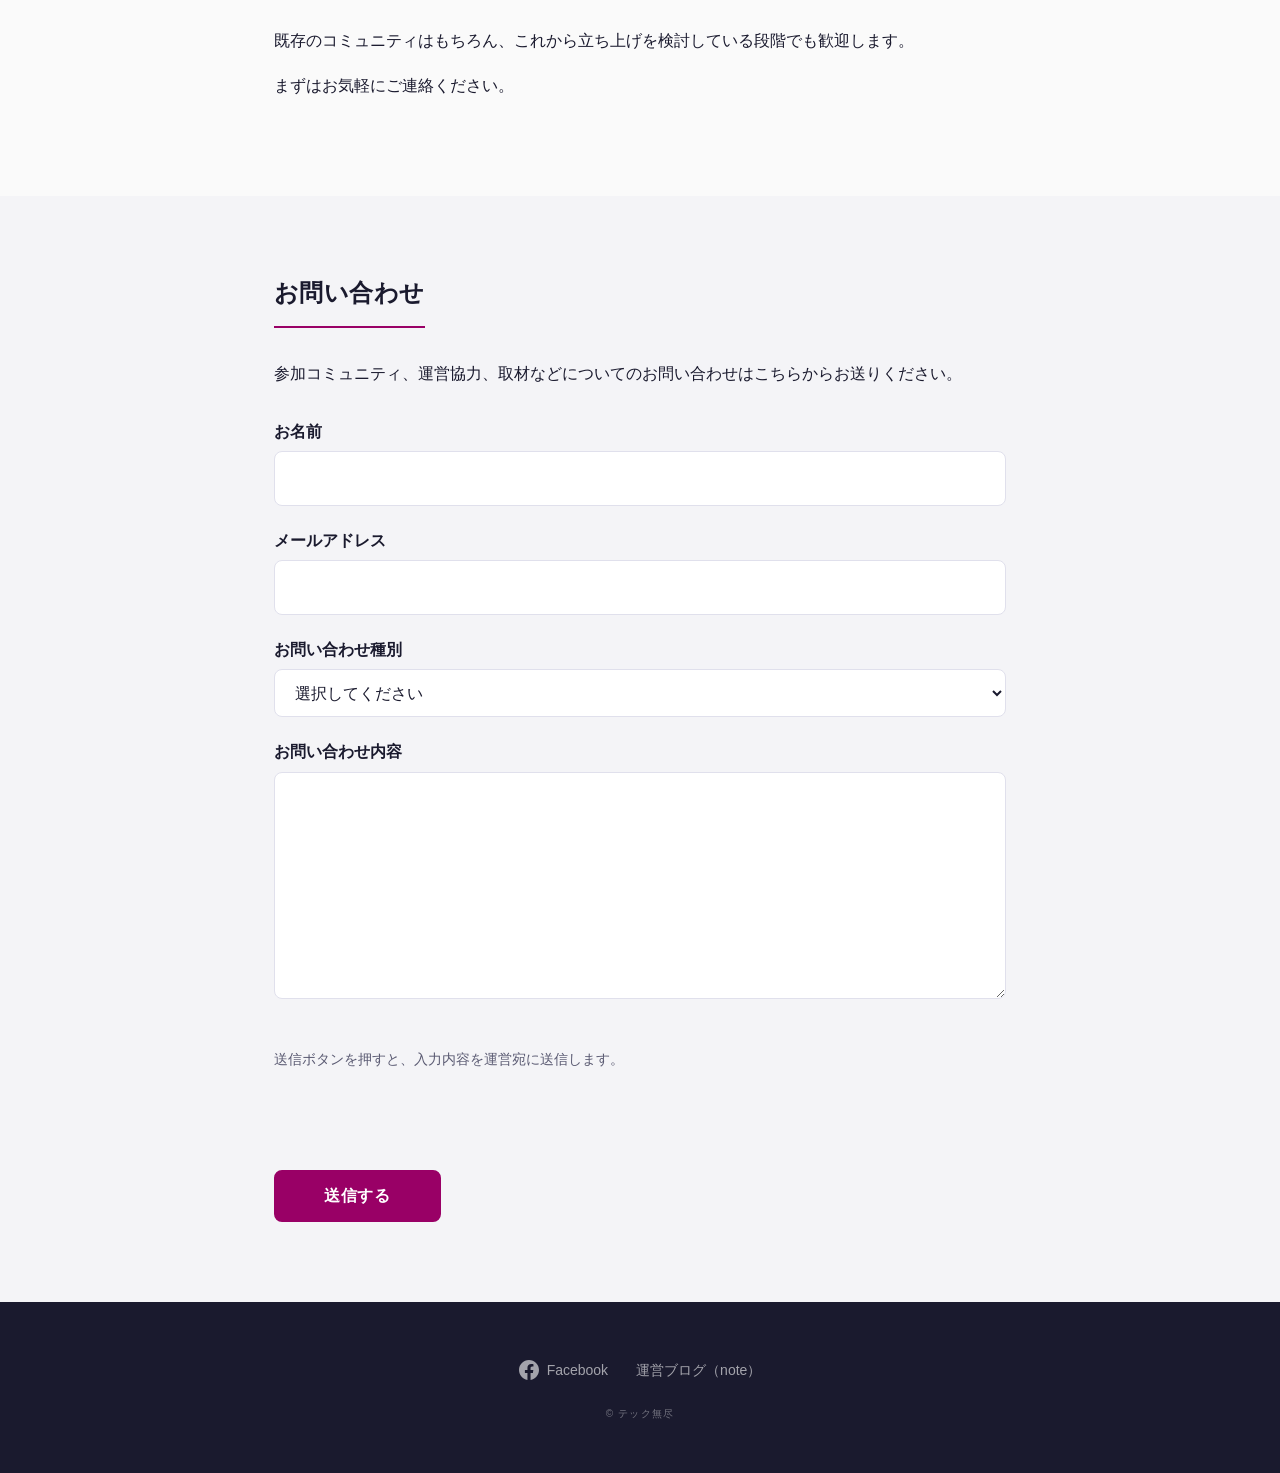
==== commit b716cac6: "Submit contact form through API" ====
--- a/index.html
+++ b/index.html
@@ -27,6 +27,9 @@
 
   <!-- スタイルシート -->
   <link rel="stylesheet" href="style.css">
+
+  <!-- Cloudflare Turnstile -->
+  <script src="https://challenges.cloudflare.com/turnstile/v0/api.js" async defer></script>
 </head>
 <body>
 
@@ -171,8 +174,11 @@
             <textarea class="form-textarea" id="contactMessage" name="message" rows="7" required></textarea>
           </div>
 
-          <p class="form-note">送信ボタンを押すと、入力内容を反映したメール作成画面が開きます。</p>
-          <button class="btn btn-primary contact-submit" type="submit">送信内容をメールで開く</button>
+          <div class="cf-turnstile" data-sitekey="__TURNSTILE_SITE_KEY__"></div>
+
+          <p class="form-note">送信ボタンを押すと、入力内容を運営宛に送信します。</p>
+          <p class="form-status" id="contactFormStatus" role="status" aria-live="polite"></p>
+          <button class="btn btn-primary contact-submit" type="submit">送信する</button>
         </form>
       </div>
     </section>
--- a/style.css
+++ b/style.css
@@ -530,6 +530,10 @@
   outline: none;
   box-shadow: var(--shadow-focus);
 }
+.btn:disabled {
+  cursor: not-allowed;
+  opacity: 0.65;
+}
 
 .btn-primary {
   background-color: var(--color-primary);
@@ -617,6 +621,25 @@
   font-size: var(--font-size-sm);
 }
 
+.form-status {
+  min-height: 1.8em;
+  margin: 0;
+  font-size: var(--font-size-sm);
+  font-weight: 700;
+}
+
+.form-status[data-status="info"] {
+  color: var(--color-text-muted);
+}
+
+.form-status[data-status="success"] {
+  color: var(--color-accent);
+}
+
+.form-status[data-status="error"] {
+  color: var(--color-primary);
+}
+
 .contact-submit {
   justify-self: start;
 }
